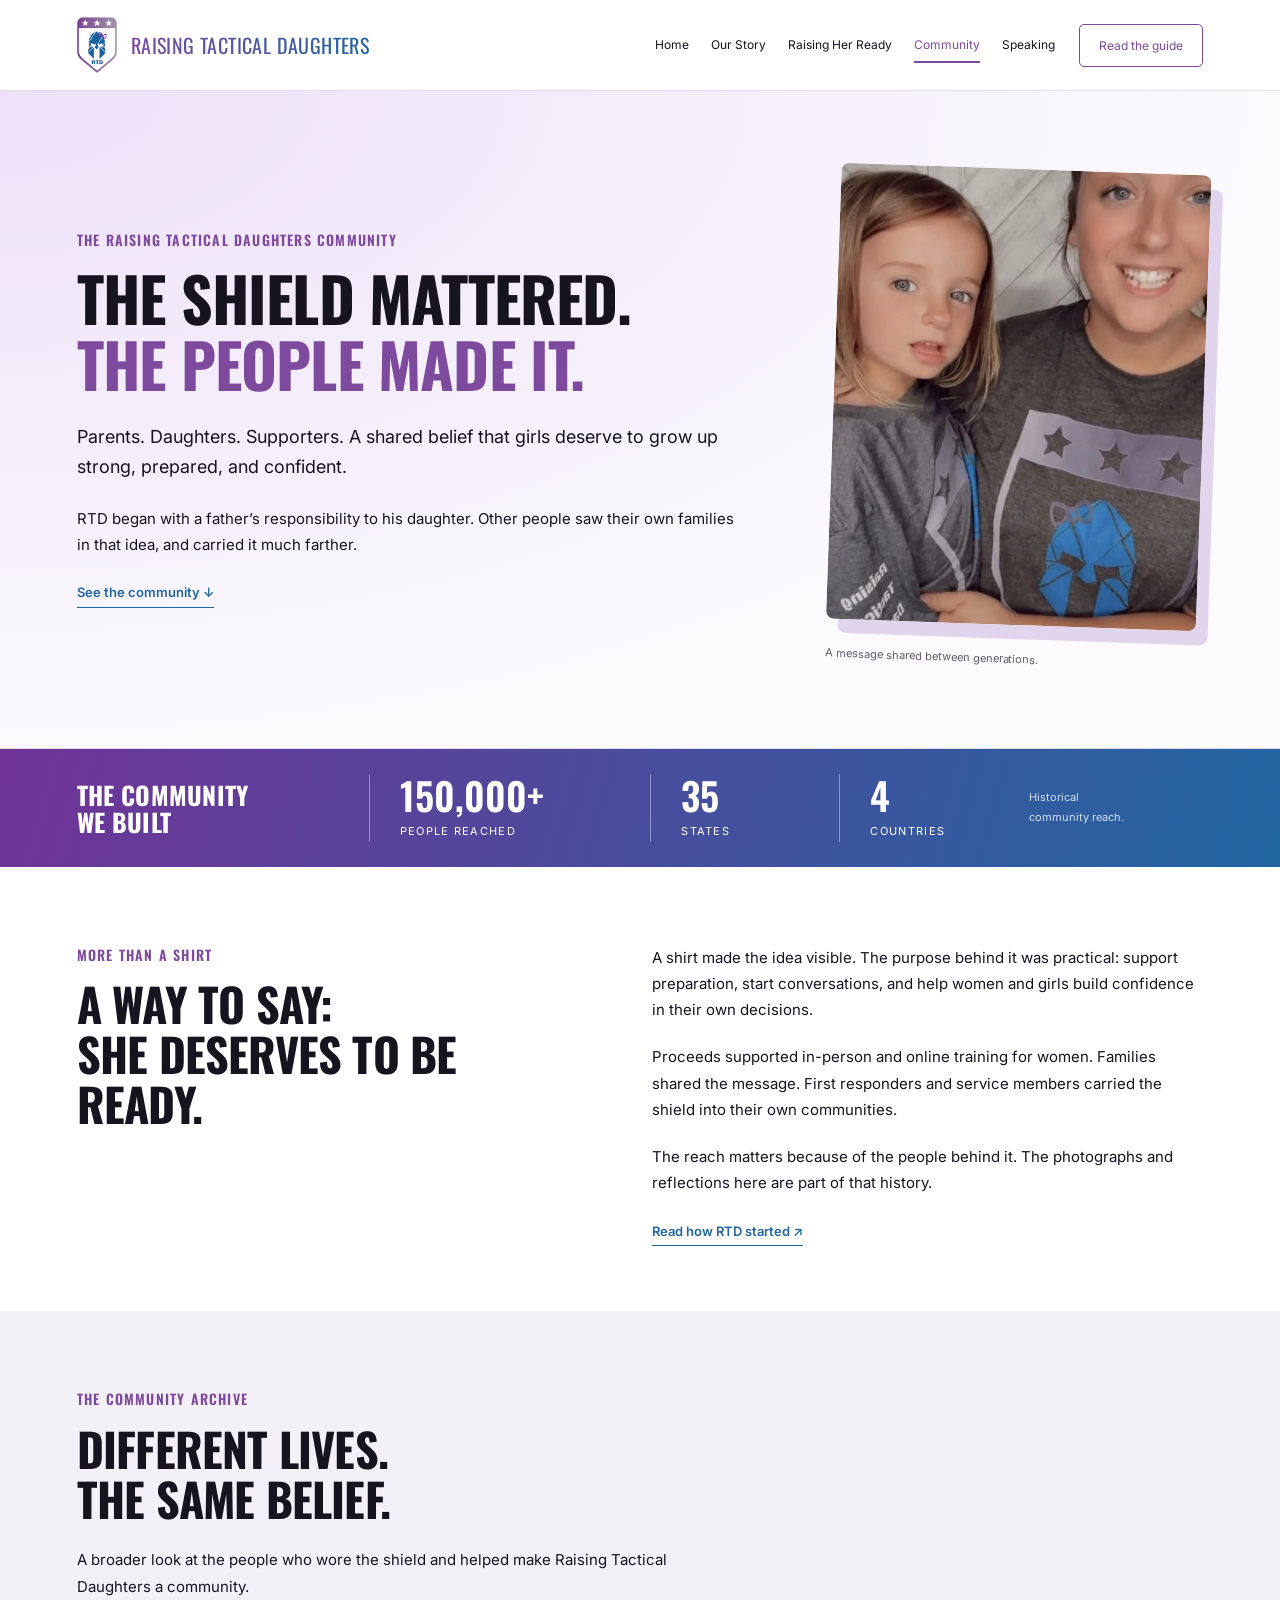
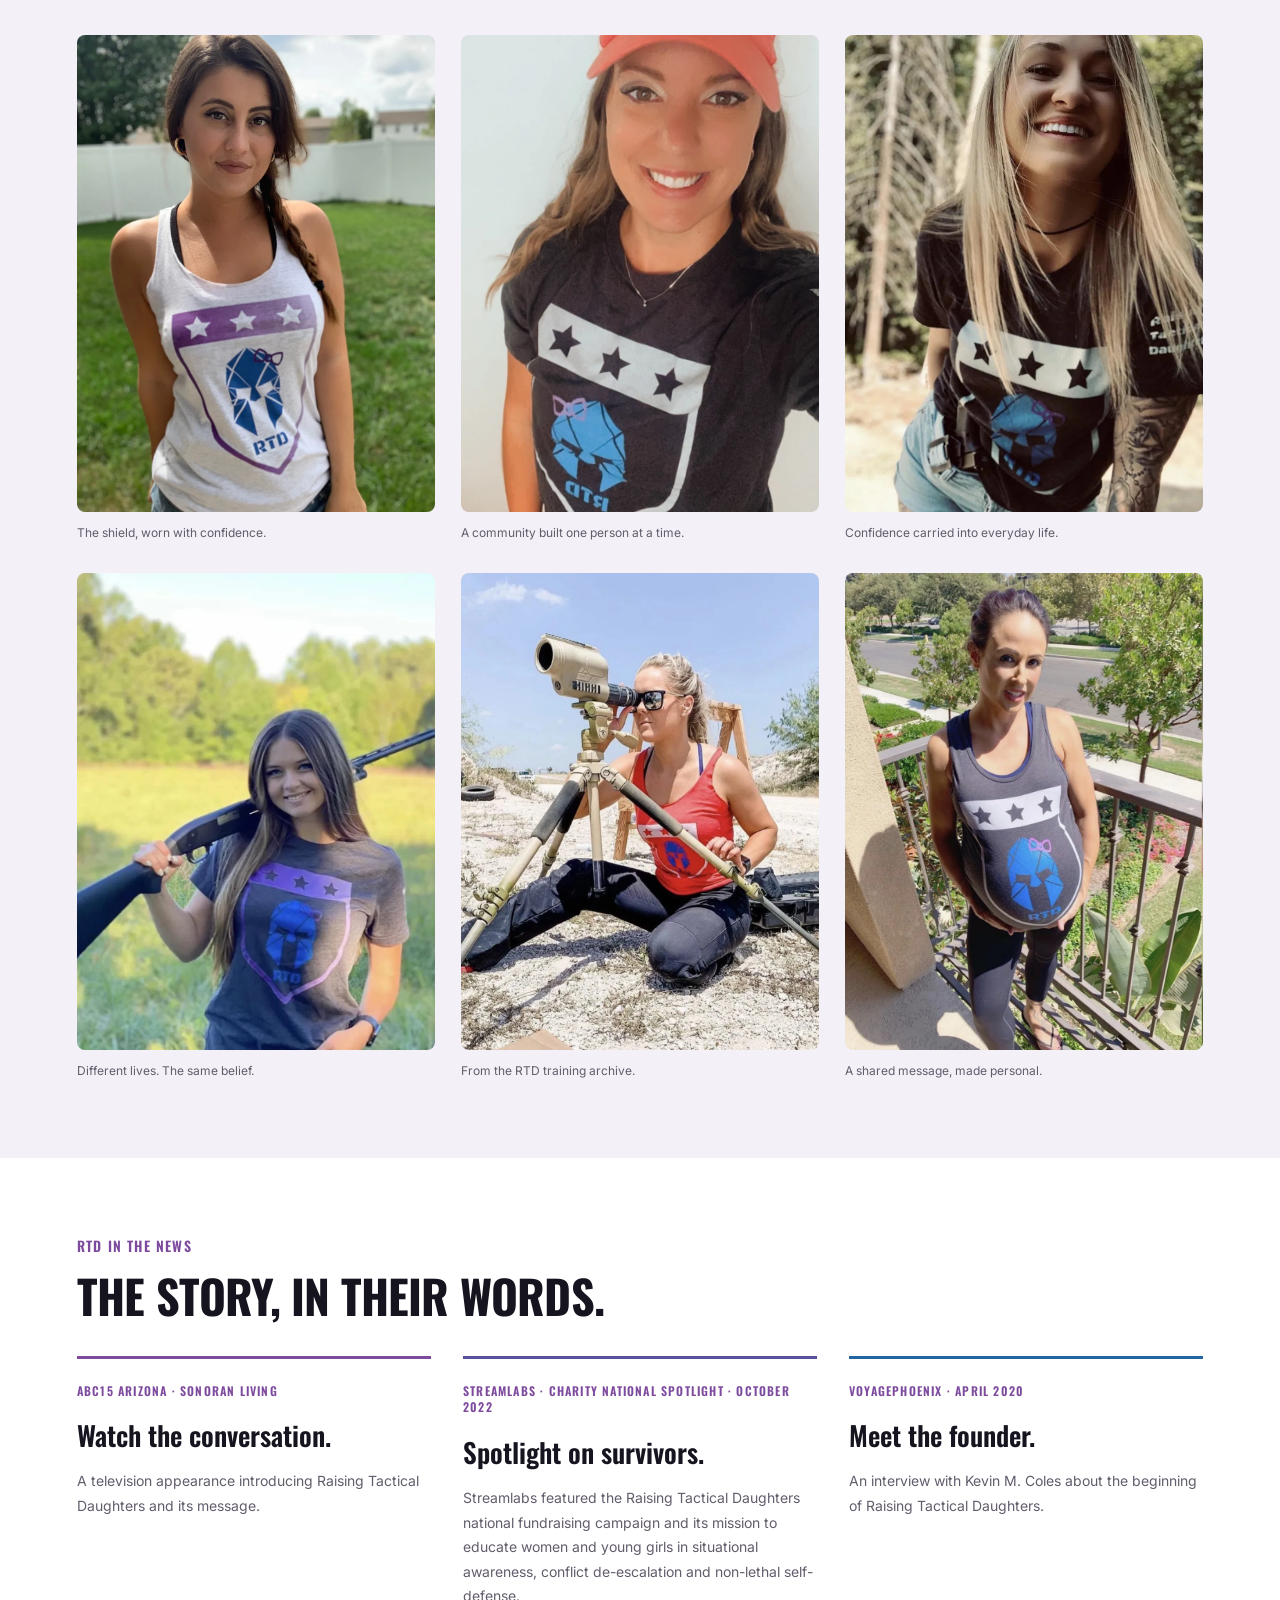
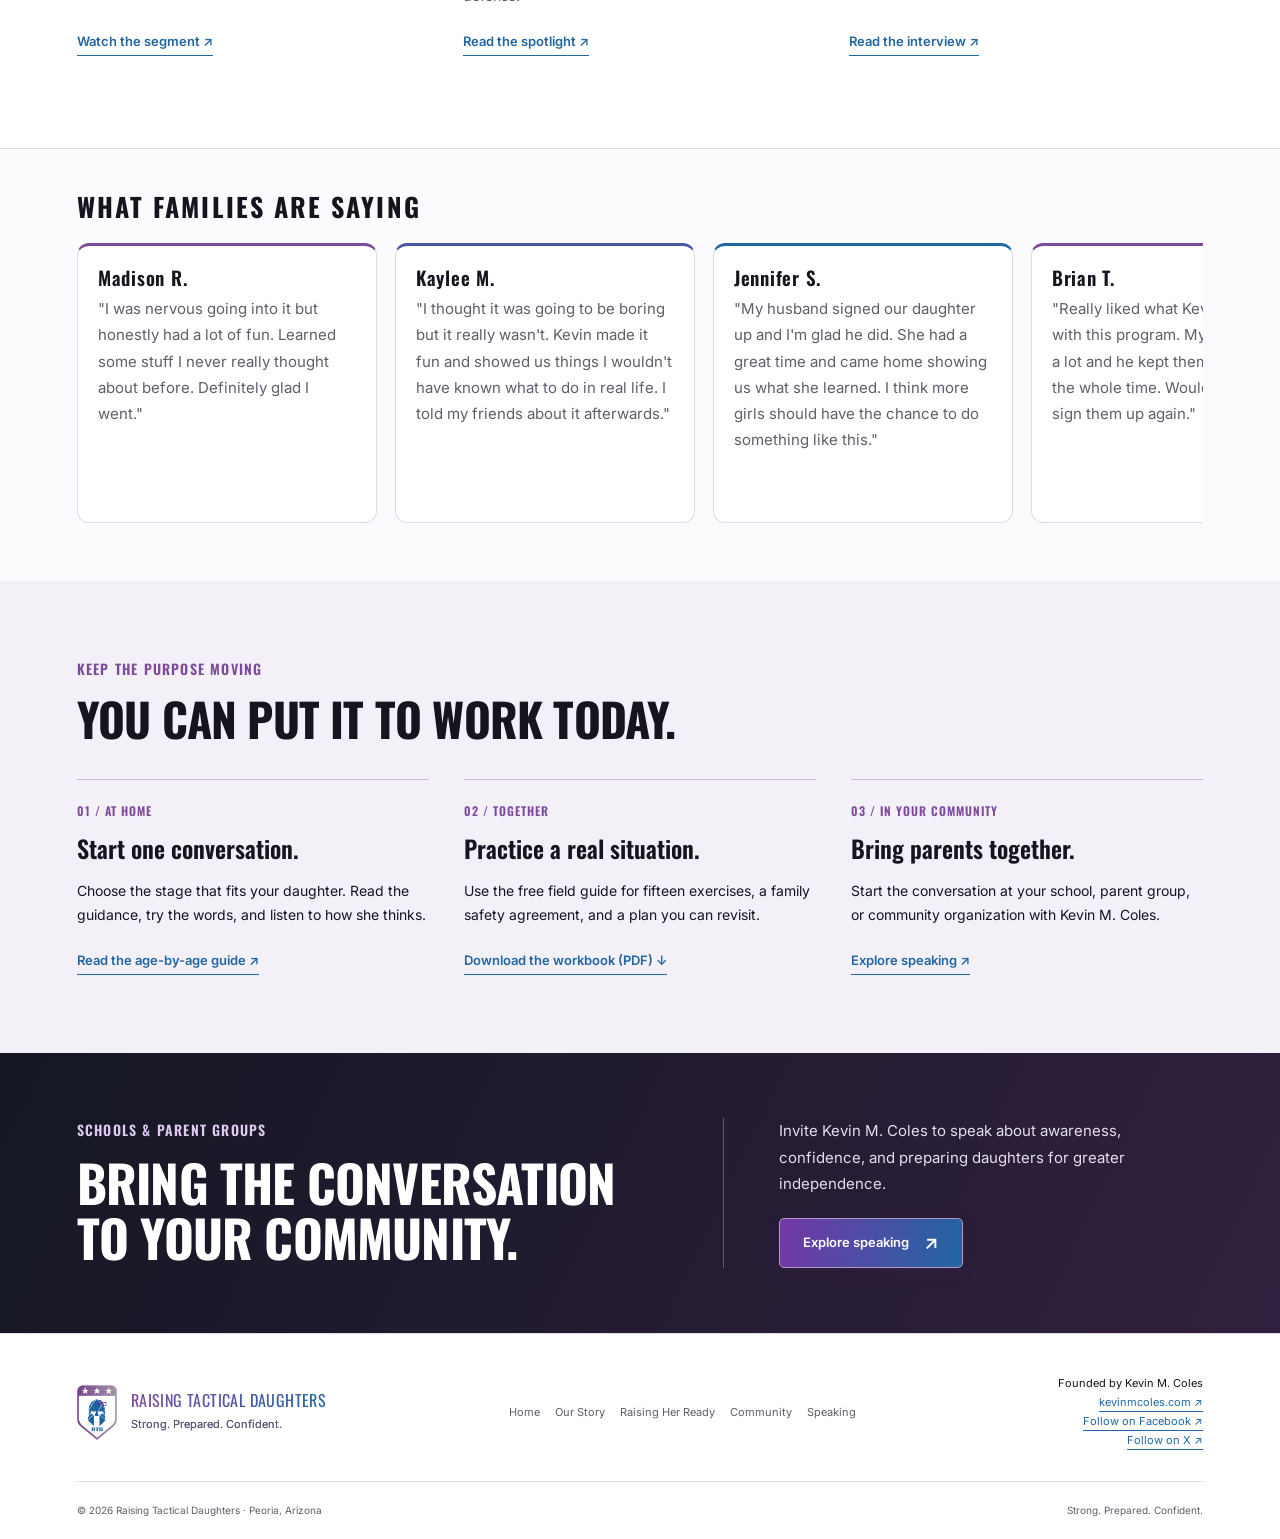
==== community/index.html @ 8799f035 "Add Facebook to Organization sameAs (Community)" ====
<!doctype html><html lang="en"><head><meta charset="utf-8"><meta name="viewport" content="width=device-width,initial-scale=1"><title>The Community | Raising Tactical Daughters</title><meta name="description" content="Original RTD community photographs, historical reach, participant reflections, and media coverage of Raising Tactical Daughters and Kevin M. Coles."><link rel="canonical" href="https://raisingtacticaldaughters.com/community/"><meta property="og:title" content="The Community | Raising Tactical Daughters"><meta property="og:description" content="Original RTD community photographs, historical reach, participant reflections, and media coverage of Raising Tactical Daughters and Kevin M. Coles."><meta property="og:type" content="website"><meta property="og:url" content="https://raisingtacticaldaughters.com/community/"><meta property="og:image" content="https://raisingtacticaldaughters.com/images/rtd-logo.png"><meta name="twitter:card" content="summary"><meta name="theme-color" content="#7d4a9e"><link rel="icon" href="/images/rtd-logo.png"><link rel="preconnect" href="https://fonts.googleapis.com"><link rel="preconnect" href="https://fonts.gstatic.com" crossorigin><link href="https://fonts.googleapis.com/css2?family=Oswald:wght@500;600;700&family=Inter:wght@400;500;600;700&display=swap" rel="stylesheet"><link rel="stylesheet" href="/assets/site.css?v=rtd10"><script type="application/ld+json">{"@context": "https://schema.org", "@graph": [{"@type": "Organization", "@id": "https://raisingtacticaldaughters.com/#organization", "name": "Raising Tactical Daughters", "legalName": "Kevin M. Coles LLC", "alternateName": "RTD", "url": "https://raisingtacticaldaughters.com/", "logo": "https://raisingtacticaldaughters.com/images/rtd-logo.png", "foundingDate": "2019", "founder": {"@id": "https://kevinmcoles.com/#person", "@type": "Person", "name": "Kevin M. Coles", "url": "https://kevinmcoles.com/"}, "sameAs": ["https://www.wikidata.org/wiki/Q141694144", "https://www.facebook.com/raisingtacticaldaughtersofficial", "https://x.com/RTDaughters"]}, {"@type": "WebPage", "@id": "https://raisingtacticaldaughters.com/community/#page", "headline": "The Community | Raising Tactical Daughters", "name": "The Community | Raising Tactical Daughters", "url": "https://raisingtacticaldaughters.com/community/", "description": "Original RTD community photographs, historical reach, participant reflections, and media coverage of Raising Tactical Daughters and Kevin M. Coles.", "publisher": {"@id": "https://raisingtacticaldaughters.com/#organization"}}]}</script></head><body><a class="skip" href="#main">Skip to content</a><header class="site-header"><div class="wrap header-inner"><a class="brand" href="/" aria-label="Raising Tactical Daughters home"><img class="" src="/images/rtd-logo.png" alt="Raising Tactical Daughters shield logo" width="600" height="829" loading="eager" decoding="async"><span>Raising Tactical Daughters</span></a><nav aria-label="Main navigation"><a href="/">Home</a><a href="/our-story/">Our Story</a><a href="/raising-her-ready/">Raising Her Ready</a><a href="/community/" aria-current="page">Community</a><a href="/speaking/">Speaking</a></nav><a class="header-guide" href="/raising-her-ready/">Read the guide</a></div></header><main id="main"><section class="page-hero community-opening"><div class="wrap community-opening-grid"><div><p class="eyebrow">The Raising Tactical Daughters community</p><h1>The shield mattered.<br><span>The people made it.</span></h1><p class="lead">Parents. Daughters. Supporters. A shared belief that girls deserve to grow up strong, prepared, and confident.</p><p>RTD began with a father’s responsibility to his daughter. Other people saw their own families in that idea, and carried it much farther.</p><a class="text-link" href="#community-archive">See the community ↓</a></div><figure><img src="/images/rtd-family-portrait.webp" alt="A mother and daughter wearing RTD shirts" width="1216" height="1500" loading="eager" decoding="async"><figcaption>A message shared between generations.</figcaption></figure></div></section><section class="reach" aria-label="Historical community reach"><div class="wrap reach-inner"><h2>The community <br>we built</h2><div><strong>150,000+</strong><span>People reached</span></div><div><strong>35</strong><span>States</span></div><div><strong>4</strong><span>Countries</span></div><p>Historical <br>community reach.</p></div></section><section class="section community-purpose"><div class="wrap editorial-grid"><div><p class="eyebrow">More than a shirt</p><h2>A way to say:<br>she deserves to be ready.</h2></div><div><p>A shirt made the idea visible. The purpose behind it was practical: support preparation, start conversations, and help women and girls build confidence in their own decisions.</p><p>Proceeds supported in-person and online training for women. Families shared the message. First responders and service members carried the shield into their own communities.</p><p>The reach matters because of the people behind it. The photographs and reflections here are part of that history.</p><a class="text-link" href="/our-story/">Read how RTD started ↗</a></div></div></section><section class="section pale" id="community-archive"><div class="wrap"><p class="eyebrow">The community archive</p><h2>Different lives.<br>The same belief.</h2><p class="archive-intro">A broader look at the people who wore the shield and helped make Raising Tactical Daughters a community.</p><div class="community-gallery"><figure><img src="/images/rtd-white-tank.webp" alt="RTD supporter wearing a white tank with the shield" width="1028" height="1500" loading="eager" decoding="async"><figcaption>The shield, worn with confidence.</figcaption></figure><figure><img src="/images/rtd-red-cap.webp" alt="RTD supporter wearing a red cap and RTD shirt" width="828" height="1472" loading="eager" decoding="async"><figcaption>A community built one person at a time.</figcaption></figure><figure><img src="/images/rtd-community.webp" alt="RTD community member wearing the shield outdoors" width="1392" height="1600" loading="eager" decoding="async"><figcaption>Confidence carried into everyday life.</figcaption></figure><figure><img src="/images/rtd-field.webp" alt="RTD community member in the field" width="1400" height="1219" loading="eager" decoding="async"><figcaption>Different lives. The same belief.</figcaption></figure><figure><img src="/images/rtd-range.webp" alt="RTD community member at the range" width="1400" height="1380" loading="eager" decoding="async"><figcaption>From the RTD training archive.</figcaption></figure><figure><img src="/images/rtd-porch.webp" alt="RTD supporter wearing a gray shield tank on a porch" width="916" height="1243" loading="eager" decoding="async"><figcaption>A shared message, made personal.</figcaption></figure></div></div></section><style>#coverage .coverage-cards{grid-template-columns:none;grid-auto-flow:column;grid-auto-columns:calc((100% - 64px) / 3);overflow-x:auto;scroll-snap-type:x mandatory;padding-bottom:14px;-webkit-overflow-scrolling:touch}#coverage .coverage-cards>a{scroll-snap-align:start}#coverage .coverage-cards>a:nth-child(4){border-color:#57529d}@media(max-width:850px){#coverage .coverage-cards{grid-auto-columns:calc((100% - 23px) / 2)}}@media(max-width:750px){#coverage .coverage-cards{grid-auto-columns:85%}}</style><section class="section" id="coverage"><div class="wrap"><p class="eyebrow">RTD in the news</p><h2>The story, in their words.</h2><div class="coverage-cards"><a href="https://www.youtube.com/watch?v=KTEiOI_kGuA" target="_blank" rel="noopener"><span class="eyebrow">ABC15 Arizona · Sonoran Living</span><h3>Watch the conversation.</h3><p>A television appearance introducing Raising Tactical Daughters and its message.</p><span class="text-link">Watch the segment ↗</span></a><a href="https://streamlabs.com/content-hub/post/charity-spotlight-raising-tactical-daughters" target="_blank" rel="noopener"><span class="eyebrow">Streamlabs · Charity National Spotlight · October 2022</span><h3>Spotlight on survivors.</h3><p>Streamlabs featured the Raising Tactical Daughters national fundraising campaign and its mission to educate women and young girls in situational awareness, conflict de-escalation and non-lethal self-defense.</p><span class="text-link">Read the spotlight ↗</span></a><a href="https://voyagephoenix.com/interview/meet-kevin-coles-raising-tactical-daughters-north-west/" target="_blank" rel="noopener"><span class="eyebrow">VoyagePhoenix · April 2020</span><h3>Meet the founder.</h3><p>An interview with Kevin M. Coles about the beginning of Raising Tactical Daughters.</p><span class="text-link">Read the interview ↗</span></a><a href="https://www.yourvalley.net/stories/meet-your-peoria-business-raising-tactical-daughters,327009" target="_blank" rel="noopener"><span class="eyebrow">Peoria Independent</span><h3>A story that started locally.</h3><p>Coverage of Raising Tactical Daughters in the Arizona community where it began.</p><span class="text-link">Read the coverage ↗</span></a></div></div></section><section class="original-reviews"><div class="wrap">
 <h2>What Families Are Saying</h2>
 <div class="reviews">
  <div class="card">
   <h3>Madison R.</h3>
   <p>"I was nervous going into it but honestly had a lot of fun. Learned some stuff I never really thought about before. Definitely glad I went."</p>
  </div>
  <div class="card">
   <h3>Kaylee M.</h3>
   <p>"I thought it was going to be boring but it really wasn't. Kevin made it fun and showed us things I wouldn't have known what to do in real life. I told my friends about it afterwards."</p>
  </div>
  <div class="card">
   <h3>Jennifer S.</h3>
   <p>"My husband signed our daughter up and I'm glad he did. She had a great time and came home showing us what she learned. I think more girls should have the chance to do something like this."</p>
  </div>
  <div class="card">
   <h3>Brian T.</h3>
   <p>"Really liked what Kevin was doing with this program. My girls learned a lot and he kept them interested the whole time. Would absolutely sign them up again."</p>
  </div>
  <div class="card">
   <h3>Michael D.</h3>
   <p>"My youngest was pretty shy going in. By the end she was asking questions and getting involved. That was probably my favorite part. Would recommend it to other dads."</p>
  </div>
 </div>
</div></section><section class="section community-next"><div class="wrap"><p class="eyebrow">Keep the purpose moving</p><h2>You can put it to work today.</h2><div class="community-paths"><article><span>01 / AT HOME</span><h3>Start one conversation.</h3><p>Choose the stage that fits your daughter. Read the guidance, try the words, and listen to how she thinks.</p><a class="text-link" href="/raising-her-ready/">Read the age-by-age guide ↗</a></article><article><span>02 / TOGETHER</span><h3>Practice a real situation.</h3><p>Use the free field guide for fifteen exercises, a family safety agreement, and a plan you can revisit.</p><a class="text-link" href="/downloads/raising-her-ready-field-guide.pdf" download="Raising-Her-Ready-Field-Guide.pdf">Download the workbook (PDF) ↓</a></article><article><span>03 / IN YOUR COMMUNITY</span><h3>Bring parents together.</h3><p>Start the conversation at your school, parent group, or community organization with Kevin M. Coles.</p><a class="text-link" href="/speaking/">Explore speaking ↗</a></article></div></div></section><section class="speaking-cta"><div class="wrap cta-grid"><div><p class="eyebrow">Schools &amp; parent groups</p><h2>Bring the conversation <br>to your community.</h2></div><div><p>Invite Kevin M. Coles to speak about awareness, confidence, and preparing daughters for greater independence.</p><a class="button" href="/speaking/">Explore speaking <span aria-hidden="true">↗</span></a></div></div></section></main><footer><div class="wrap footer-grid"><a class="brand" href="/"><img class="" src="/images/rtd-logo.png" alt="Raising Tactical Daughters shield logo" width="600" height="829" loading="eager" decoding="async"><span>Raising Tactical Daughters<small>Strong. Prepared. Confident.</small></span></a><nav aria-label="Footer navigation"><a href="/">Home</a><a href="/our-story/">Our Story</a><a href="/raising-her-ready/">Raising Her Ready</a><a href="/community/" aria-current="page">Community</a><a href="/speaking/">Speaking</a></nav><p>Founded by Kevin M. Coles <br><a href="https://kevinmcoles.com/">kevinmcoles.com ↗</a><br><a href="https://www.facebook.com/raisingtacticaldaughtersofficial" target="_blank" rel="noopener">Follow on Facebook ↗</a><br><a href="https://x.com/RTDaughters" target="_blank" rel="noopener">Follow on X ↗</a></p></div><div class="wrap footer-bottom"><span>© 2026 Raising Tactical Daughters · Peoria, Arizona</span><span>Strong. Prepared. Confident.</span></div></footer></body></html>
---- assets/site.css ----
:root{--purple:#7d4a9e;--deep:#53277a;--blue:#2166a2;--ink:#16141f;--muted:#625c6b;--pale:#f4f0f8;--line:#e1dbe9;--paper:#fbfafd}*{box-sizing:border-box}html{scroll-behavior:smooth;scroll-padding-top:110px}body{margin:0;background:#fff;color:var(--ink);font:15px/1.75 Inter,Arial,sans-serif}a{color:var(--blue);text-underline-offset:5px}a:hover{color:var(--purple)}img{max-width:100%;height:auto;display:block}figure{margin:0}figcaption{font-size:12px;color:var(--muted);margin-top:12px}p{margin:0 0 21px}h1,h2,h3,.eyebrow,.brand>span,.press>span{font-family:Oswald,'Arial Narrow',Arial,sans-serif}h1,h2{text-transform:uppercase;line-height:1.08;letter-spacing:-.8px;margin:0 0 24px}h1{font-size:clamp(48px,6vw,78px)}h2{font-size:clamp(31px,3.6vw,49px)}h3{font-size:24px;line-height:1.25;margin:0 0 16px;font-weight:600}h1 span,h2 span{color:var(--purple)}.wrap{width:min(1240px,88%);margin:auto}.section{padding:78px 0}.pale{background:var(--pale)}.muted,.fine{color:var(--muted)}.fine{font-size:12px;margin-top:17px}.eyebrow{font-size:14px;line-height:1.4;letter-spacing:1.2px;text-transform:uppercase;color:var(--purple);font-weight:600;margin-bottom:15px}.lead{font-size:19px;line-height:1.7;max-width:700px}.skip{position:fixed;top:-100px;left:15px;z-index:100;background:white;padding:12px}.skip:focus{top:10px}a:focus-visible,button:focus-visible{outline:3px solid var(--blue);outline-offset:5px}.site-header{background:#fffffff5;border-bottom:1px solid var(--line);position:relative;z-index:10}.header-inner{display:flex;align-items:center;justify-content:space-between;gap:24px;min-height:90px}.brand{display:flex;align-items:center;gap:14px;text-decoration:none;color:var(--purple);flex-shrink:0}.brand img{width:40px;height:56px;object-fit:contain}.brand>span{font-size:20px;line-height:1.2;text-transform:uppercase;letter-spacing:.4px;background:linear-gradient(100deg,var(--purple),var(--blue));background-clip:text;-webkit-background-clip:text;color:transparent}.brand small{display:block;font:11px/1.6 Inter,Arial,sans-serif;color:var(--muted);text-transform:none;letter-spacing:0;margin-top:6px}.site-header nav{display:flex;gap:24px}.site-header nav a{font-size:12px;text-decoration:none;color:var(--ink);white-space:nowrap;padding:6px 0}.site-header nav a[aria-current=page]{color:var(--purple);border-bottom:2px solid var(--purple)}.header-guide{border:1px solid var(--purple);border-radius:5px;padding:10px 19px;font-size:12px;text-decoration:none;color:var(--purple);white-space:nowrap}.button{display:inline-flex;justify-content:center;gap:15px;align-items:center;background:linear-gradient(110deg,#702b9f,#68259d);color:#fff;padding:14px 23px;border-radius:5px;border:1px solid transparent;font-weight:600;font-size:13px;text-decoration:none;line-height:1.5;box-shadow:0 6px 18px #67269b14}.button:hover{background:var(--deep);color:#fff}.button.secondary{color:var(--purple);border-color:var(--purple);background:transparent;box-shadow:none}.button.secondary:hover{background:#eee5f5}.button span{font-size:19px;line-height:1}.text-link{font-weight:600;text-decoration:none;border-bottom:1px solid currentColor;display:inline-block;padding-bottom:3px;font-size:13px}.actions{display:flex;gap:25px;align-items:center;flex-wrap:wrap;margin-top:28px}.home-hero{background:radial-gradient(ellipse at 6% 0,#e6d5f7a6,transparent 55%),radial-gradient(ellipse at 100% 80%,#dfeafa,transparent 55%),#fbfafd;overflow:hidden}.hero-grid{display:grid;grid-template-columns:1fr 1fr;gap:30px;align-items:center;min-height:600px;padding-top:50px;padding-bottom:55px}.hero-copy{position:relative;z-index:2}.hero-copy h1{font-size:clamp(61px,6.8vw,96px);line-height:1.02;letter-spacing:-1px;margin-bottom:24px}.hero-copy .lead{max-width:470px;font-size:17px}.hero-photos{height:475px;position:relative;isolation:isolate}.hero-photos:before{content:'';position:absolute;inset:80px -45px 0 50px;background:repeating-linear-gradient(-25deg,#7d4a9e1c 0 4px,transparent 4px 10px);transform:rotate(-5deg);z-index:-1;mask-image:linear-gradient(90deg,transparent,#000,transparent)}.hero-main{position:absolute;top:0;left:0;width:81%;height:425px;object-fit:cover;object-position:center 35%;border:3px solid #b59ad5;border-radius:16px;transform:rotate(-4deg);box-shadow:0 18px 35px #3a23521c}.hero-inset{position:absolute;right:-10px;bottom:-4px;width:49%;height:258px;object-fit:cover;object-position:50% 50%;border:4px solid #fff;border-radius:12px;transform:rotate(4deg);box-shadow:0 15px 35px #21133533}.reach{background:linear-gradient(105deg,#703397,#2166a2);color:white}.reach-inner{display:grid;grid-template-columns:1.3fr 1.25fr .8fr .8fr .85fr;align-items:center;padding:25px 0;gap:25px}.reach h2{font-size:25px;margin:0;letter-spacing:.3px}.reach-inner>div{border-left:1px solid #ffffff66;padding-left:30px}.reach strong{font:600 38px/1.15 Oswald,Arial,sans-serif;display:block}.reach span{font-size:11px;text-transform:uppercase;letter-spacing:1.3px;display:block;margin-top:5px}.reach p{font-size:11px;margin:0;color:#ffffffcc}.guide-preview h2{font-size:clamp(42px,4.8vw,65px);margin-bottom:5px}.guide-preview h3{margin-bottom:9px}.milestones{display:grid;grid-template-columns:repeat(5,1fr);margin:30px 0 25px}.milestones a{display:flex;flex-direction:column;text-decoration:none;border-left:1px solid #bfb5cc;padding:0 20px;color:var(--ink);font-size:13px;gap:6px}.milestones a:first-child{padding-left:0;border:0}.milestones strong{font-family:Oswald,Arial,sans-serif;font-weight:600;font-size:18px}.milestones b{font-size:20px;color:var(--purple);margin-left:15px;font-weight:400}.milestones a:hover strong{color:var(--purple)}.inline-download{margin-left:24px;font-size:12px;display:inline-block}.origin-band{background:linear-gradient(110deg,#66338c,#452164);color:white;padding:65px 0}.origin-grid,.editorial-grid{display:grid;grid-template-columns:1fr 1.1fr;gap:75px;align-items:start}.origin-grid h2{font-size:clamp(40px,4.6vw,62px)}.origin-band p{color:#f0e9f5}.origin-band .eyebrow{color:#e0c9f1}.origin-band a{color:white}.origin-grid>div{border-left:1px solid #ffffff44;padding-left:55px}.origin-grid p{font-size:15px}.section-top{display:flex;align-items:flex-end;justify-content:space-between;gap:25px;margin-bottom:25px}.section-top h2{margin-bottom:12px}.section-top p:last-child{margin-bottom:0}.section-top>a{flex-shrink:0;margin-bottom:5px}.gallery-three{display:grid;grid-template-columns:repeat(3,1fr);gap:22px}.gallery-three img{width:100%;height:290px;object-fit:cover;border-radius:7px}.gallery-three figcaption{text-align:center}.press{border-top:1px solid var(--line);border-bottom:1px solid var(--line);padding:27px 0;display:flex;justify-content:space-between;align-items:center;gap:25px;flex-wrap:wrap}.press>span{font-size:23px;text-transform:uppercase;color:var(--purple)}.press a{font-size:13px;text-decoration:none;color:var(--ink)}.press a:hover{color:var(--purple);text-decoration:underline}.testimonials{background:#f1eaf8;padding:38px 0}.quote-grid{display:grid;grid-template-columns:1fr 1.2fr 1.2fr;gap:30px;align-items:center}.quote-grid h2{font-size:25px;color:var(--purple);margin:0}.quote-grid blockquote{margin:0;padding:22px 25px;background:#fff;border-radius:6px;font-size:13px}.quote-grid blockquote p{margin-bottom:14px}.quote-grid cite{font-style:normal;font-size:12px;font-weight:600}.speaking-cta{background:linear-gradient(115deg,#151723,#30203f);color:white;padding:65px 0}.speaking-cta .eyebrow{color:#e0c9f1}.speaking-cta h2{font-size:clamp(35px,4vw,56px);margin:0}.cta-grid{display:grid;grid-template-columns:1.2fr 1fr;gap:70px;align-items:center}.cta-grid>div+div{border-left:1px solid #ffffff44;padding-left:55px}.speaking-cta p{color:#e4dfeb}.speaking-cta .button{background:linear-gradient(100deg,#7337a6,#2166a2);border:1px solid #b39ac8}.page-hero{padding:78px 0;background:radial-gradient(ellipse at 0 0,#ede0f8,transparent 70%),#fbfafd;border-bottom:1px solid var(--line)}.page-hero .lead{max-width:770px;margin-bottom:0}.page-hero h1{max-width:1000px}.editorial-grid figure img{border-radius:9px;max-height:560px;width:100%;object-fit:cover}.editorial-grid h2{max-width:450px}.principles{display:grid;grid-template-columns:repeat(3,1fr);gap:40px;margin-top:35px}.principles article{border-top:2px solid var(--purple);padding-top:22px}.principles article:nth-child(2){border-color:#58529c}.principles article:nth-child(3){border-color:var(--blue)}.principles span{font:500 16px Oswald,Arial,sans-serif;color:var(--purple);display:block;margin-bottom:13px}.community-gallery{display:grid;grid-template-columns:repeat(3,1fr);gap:35px 25px;margin-top:35px}.community-gallery img{width:100%;height:330px;object-fit:cover;border-radius:7px}.community-gallery figure:nth-child(2) img{object-position:center 40%}.speaking-hero .button{margin-top:28px}.download-panel{background:#f1edf6;padding:65px 0}.download-grid{display:grid;grid-template-columns:.65fr 1.35fr;align-items:center;gap:80px;max-width:1050px}.cover-link{display:block;max-width:270px;margin:auto;transform:rotate(-3deg);box-shadow:8px 12px 0 #cec3d9,15px 22px 30px #30203f20;border:1px solid #d9d0e3}.download-grid h2{font-size:42px}.download-grid .fine{margin-bottom:0}footer{padding:40px 0 20px;border-top:1px solid var(--line);background:#fff}.footer-grid{display:grid;grid-template-columns:1.2fr 1.2fr .8fr;gap:40px;align-items:center}.footer-grid .brand>span{font-size:16px}.footer-grid nav{display:flex;gap:15px;flex-wrap:wrap}.footer-grid nav a{font-size:11px;text-decoration:none;color:var(--muted)}.footer-grid>p{font-size:11px;text-align:right;margin:0}.footer-bottom{border-top:1px solid var(--line);margin-top:30px;padding-top:20px;display:flex;justify-content:space-between;font-size:10px;color:var(--muted);gap:20px}.guide-hero h1{font-size:clamp(48px,6.7vw,86px)}.guide-hero .lead{font-family:Oswald,Arial,sans-serif;font-size:29px;margin:0 0 14px}.guide-jump{border-bottom:1px solid var(--line);padding:8px 0 10px;background:#fff}.guide-jump .fine{margin-top:0}.guide-layout{display:grid;grid-template-columns:220px minmax(0,760px);gap:65px;align-items:start;padding-top:60px;padding-bottom:70px;justify-content:center}.guide-sidebar{position:sticky;top:30px;padding-top:5px}.guide-sidebar nav{display:flex;flex-direction:column;gap:0}.guide-sidebar nav a{font-size:12px;line-height:1.6;padding:12px 0;border-bottom:1px solid var(--line);text-decoration:none;color:var(--ink)}.guide-sidebar nav a:hover{color:var(--purple)}.guide-sidebar nav span{display:block;color:var(--muted);font-size:11px}.guide-article{font-size:16px;line-height:1.85;min-width:0}.guide-article>p:first-child{font-size:12px;text-transform:uppercase;letter-spacing:.5px;color:var(--purple)}.guide-article>p:nth-child(2){font:600 36px/1.3 Oswald,Arial,sans-serif}.guide-article p{margin-bottom:21px}.guide-stage{padding-top:50px;border-top:2px solid var(--purple);margin-top:55px;scroll-margin-top:25px}.guide-stage h2{font-size:37px;line-height:1.2;margin-bottom:22px}.guide-stage h3{font-size:24px;margin:36px 0 16px;color:var(--deep)}.guide-stage>p:first-of-type{font-size:17px}.guide-list{padding-left:22px}.guide-list li{padding-left:5px;margin:8px 0}.checklist{list-style:none;padding:22px 25px;margin:25px 0;background:var(--pale);border-left:3px solid var(--purple);font-size:14px}.checklist li{padding-left:27px;position:relative;margin:12px 0}.checklist li:before{content:'';width:12px;height:12px;border:1px solid var(--purple);position:absolute;left:0;top:7px}.conversation{padding:23px 27px;border-left:3px solid var(--blue);background:#eff5fb;margin:27px 0}.conversation p:last-child{margin-bottom:0}.conversation .conversation-label{font-size:12px;text-transform:uppercase;letter-spacing:1px;color:var(--blue);margin-bottom:10px}.sources{border-top:1px solid var(--line);padding-top:30px;margin-top:50px;font-size:13px}
@media(min-width:1600px){.hero-grid{min-height:670px}.hero-photos{height:510px}.hero-main{height:460px}.hero-inset{height:290px}}
@media(max-width:1100px){.header-guide{display:none}.brand>span{font-size:18px}.site-header nav{gap:17px}.hero-grid{min-height:540px}.hero-photos{height:410px}.hero-main{height:370px}.hero-inset{height:220px}.hero-copy h1{font-size:76px}.hero-copy .actions{gap:15px}.hero-copy .button{padding:13px 15px;font-size:12px}.origin-grid,.editorial-grid{gap:40px}.origin-grid>div{padding-left:30px}.guide-layout{grid-template-columns:180px minmax(0,1fr);gap:35px}.footer-grid{grid-template-columns:1fr 1fr}.footer-grid>p{text-align:left}.milestones a{padding:0 12px}.milestones strong{font-size:16px}}
@media(max-width:750px){html{scroll-padding-top:20px}.wrap{width:88%}.header-inner{flex-wrap:wrap;justify-content:center;padding:13px 0 16px;gap:12px}.brand img{width:31px;height:43px}.brand>span{font-size:18px}.site-header nav{width:100%;justify-content:center;gap:20px}.site-header nav a{font-size:11px}.hero-grid{grid-template-columns:1fr;padding-top:35px;padding-bottom:50px;gap:30px}.hero-copy h1{font-size:clamp(60px,12vw,86px)}.hero-copy .lead{max-width:100%;font-size:16px}.hero-photos{height:390px;width:94%;max-width:460px;margin:0 auto}.hero-main{height:350px;width:80%}.hero-inset{width:47%;height:210px;right:-7px}.hero-copy .actions{gap:20px}.reach-inner{grid-template-columns:repeat(3,1fr);gap:20px;padding:25px 0}.reach h2{grid-column:1/-1;font-size:22px}.reach h2 br{display:none}.reach-inner>div{padding-left:15px}.reach-inner>div:nth-of-type(1){padding-left:0;border-left:0}.reach strong{font-size:30px}.reach span{font-size:9px;letter-spacing:.5px}.reach p{grid-column:1/-1}.reach p br{display:none}.section{padding:50px 0}.guide-preview h2{font-size:43px}.guide-preview h3{font-size:21px}.milestones{display:flex;overflow-x:auto;gap:0;padding-bottom:12px}.milestones a{flex:0 0 155px;padding:0 18px}.milestones strong{font-size:17px}.inline-download{display:block;margin:20px 0 0}.origin-grid,.editorial-grid,.cta-grid{grid-template-columns:1fr;gap:25px}.origin-band,.speaking-cta{padding:50px 0}.origin-grid h2 br{display:none}.origin-grid h2{font-size:43px}.origin-grid>div,.cta-grid>div+div{border-left:0;padding-left:0}.gallery-three{grid-template-columns:1fr;gap:26px}.gallery-three img{height:360px}.gallery-three figcaption{text-align:left}.section-top{display:block}.section-top>a{margin-top:20px}.press{gap:17px;padding:24px 0}.press>span{width:100%;font-size:22px}.press a{font-size:12px}.quote-grid{grid-template-columns:1fr;gap:18px}.quote-grid h2 br{display:none}.quote-grid h2{margin-bottom:5px}.speaking-cta h2{font-size:40px}.page-hero{padding:50px 0}.page-hero h1{font-size:clamp(43px,9.5vw,65px)}.lead{font-size:17px}.principles{grid-template-columns:1fr;gap:24px}.community-gallery{grid-template-columns:1fr 1fr;gap:25px 15px}.community-gallery img{height:260px}.download-grid{grid-template-columns:1fr;gap:40px}.cover-link{max-width:210px}.download-grid h2{font-size:36px}.footer-grid{grid-template-columns:1fr;gap:25px}.footer-grid>p{text-align:left}.footer-bottom{flex-direction:column;gap:8px}.guide-layout{grid-template-columns:1fr;gap:25px;padding-top:30px}.guide-sidebar{position:static;border-bottom:1px solid var(--line);padding-bottom:20px}.guide-sidebar nav{display:grid;grid-template-columns:1fr 1fr;gap:0 20px}.guide-sidebar nav a{font-size:11px}.guide-article{font-size:15px}.guide-stage h2{font-size:31px}.guide-stage h3{font-size:23px}.guide-hero .lead{font-size:25px}.guide-hero .actions{gap:13px}.guide-hero .button{font-size:12px;padding:12px 16px}.conversation{padding:20px}.checklist{padding:18px}.guide-stage{padding-top:35px;margin-top:40px}}
@media(max-width:380px){.site-header nav{gap:14px}.brand>span{font-size:16px}.hero-photos{height:325px}.hero-main{height:295px}.hero-inset{height:175px}.community-gallery{grid-template-columns:1fr}.community-gallery img{height:330px}.button{padding:13px 17px}.speaking-cta h2{font-size:35px}.hero-copy h1{font-size:61px}}
@media(prefers-reduced-motion:reduce){html{scroll-behavior:auto}}
@media print{.site-header,footer,.guide-jump,.guide-sidebar,.speaking-cta,.download-panel,.actions{display:none}.guide-layout{display:block;width:100%;padding:0}.guide-stage{break-before:page}.guide-article{font-size:11px}.page-hero{padding:20px 0;background:none}.conversation,.checklist{break-inside:avoid}a{color:inherit}}

/* Match the approved community crop and full-width press band. */
.gallery-three img[src$="rtd-family-portrait.webp"],.community-gallery img[src$="rtd-family-portrait.webp"]{object-position:center top}
.press-band{background:linear-gradient(100deg,#f0edf8,#eef2fb);border-top:1px solid #e5dff0;border-bottom:1px solid #e5dff0}
.press-band .press{border:0;flex-wrap:nowrap;gap:0;padding:27px 0}
.press-band .press>span{padding-right:28px;white-space:nowrap;font-size:24px}
.press-band .press>a{border-left:1px solid #ccc4db;padding:5px 25px;text-align:center;flex:1;white-space:nowrap}
.press-band .press .coverage-link{color:var(--blue);font-weight:600;text-decoration:underline;font-size:12px;padding-right:0}
@media(max-width:1000px){.press-band .press{flex-wrap:wrap;gap:16px}.press-band .press>span{width:100%}.press-band .press>a{padding:2px 16px;flex:initial}.press-band .press>a:first-of-type{border-left:0;padding-left:0}.press-band .press .coverage-link{margin-left:auto}}
@media(max-width:500px){.press-band .press{gap:15px 0}.press-band .press>a{font-size:11px;padding:2px 11px}.press-band .press .coverage-link{width:100%;border:0;margin:0;text-align:left;padding:5px 0}}

/* Show the ambassador’s full portrait, including her face and shirt logo. */
.gallery-three img[src$="rtd-family-portrait.webp"],.community-gallery img[src$="rtd-family-portrait.webp"]{object-fit:contain;object-position:center;background:#f1edf6}

.gallery-three img[src$="rtd-ambassador-outdoors.webp"]{object-fit:cover;object-position:center 25%}

/* Restore the original full reviews and purple/blue-topped cards. */
.original-reviews{padding:44px 0;background:#fbfafd;border-top:1px solid var(--line)}
.original-reviews h2{font-size:26px;letter-spacing:.08em;margin-bottom:22px}
.original-reviews .reviews{display:flex;gap:18px;overflow-x:auto;padding-bottom:14px;scroll-snap-type:x proximity;-webkit-overflow-scrolling:touch}
.original-reviews .reviews::-webkit-scrollbar{height:8px}
.original-reviews .reviews::-webkit-scrollbar-thumb{background:#d8cde3;border-radius:8px}
.original-reviews .card{background:#fff;border:1px solid var(--line);border-top:3px solid var(--purple);border-radius:12px;padding:20px;flex:0 0 300px;min-height:280px;display:flex;flex-direction:column;scroll-snap-align:start}
.original-reviews .card:nth-child(2){border-top-color:#4a58a3}.original-reviews .card:nth-child(3){border-top-color:var(--blue)}
.original-reviews .card h3{font-size:19px;letter-spacing:.04em;margin-bottom:6px}
.original-reviews .card p{color:var(--muted);font-size:15px;flex:1;margin:0}
@media(max-width:760px){.original-reviews .card{flex-basis:248px}}

/* Navigation belongs beside the primary action, with a clear way home. */
.header-inner{justify-content:flex-start;gap:24px}
.site-header nav{margin-left:auto;gap:22px}
.header-guide{margin-left:0}
.community-opening-grid{display:grid;grid-template-columns:1.25fr .75fr;gap:70px;align-items:center}
.community-opening h1{font-size:clamp(45px,4.8vw,68px)}
.community-opening .lead{font-size:18px;margin-bottom:23px}
.community-opening-grid figure{max-width:370px;margin-left:auto;transform:rotate(2deg)}
.community-opening-grid figure img{width:100%;height:auto;border-radius:8px;box-shadow:12px 14px 0 #e1d5ed}
.community-opening-grid figcaption{font-size:11px;margin-top:25px}
.community-purpose{padding-bottom:65px}
.archive-intro{max-width:650px}
.community-gallery{display:block;columns:3;column-gap:26px;margin-top:35px}
.community-gallery figure{break-inside:avoid;margin:0 0 30px;display:inline-block;width:100%}
.community-gallery img,.community-gallery img[src$="rtd-family-portrait.webp"]{width:100%;height:auto;object-fit:initial;background:none;border-radius:8px}
.community-gallery figcaption{font-size:12px;line-height:1.6;margin-top:11px}
.coverage-cards{display:grid;grid-template-columns:repeat(3,1fr);gap:32px;margin-top:35px}
.coverage-cards>a{display:flex;flex-direction:column;border-top:3px solid var(--purple);padding:24px 0 0;text-decoration:none;color:var(--ink)}
.coverage-cards>a:nth-child(2){border-color:#57529d}.coverage-cards>a:nth-child(3){border-color:var(--blue)}
.coverage-cards .eyebrow{font-size:12px;display:block;margin-bottom:20px}.coverage-cards h3{font-size:27px}
.coverage-cards p{font-size:14px;color:var(--muted)}.coverage-cards .text-link{align-self:flex-start;margin-top:auto;color:var(--blue)}
.community-next{background:var(--pale)}.community-paths{display:grid;grid-template-columns:repeat(3,1fr);gap:35px;margin-top:35px}
.community-paths article{border-top:1px solid #cbbdd9;padding-top:22px;display:flex;flex-direction:column}
.community-paths article>span{font:600 12px Oswald,Arial,sans-serif;color:var(--purple);letter-spacing:1px;margin-bottom:14px}
.community-paths p{font-size:14px}.community-paths .text-link{align-self:flex-start;margin-top:auto}
@media(max-width:1150px){.site-header nav{gap:17px}.brand>span{font-size:18px}.header-guide{display:none}}
@media(max-width:850px){.community-opening-grid{gap:35px}.community-opening h1{font-size:48px}.community-opening-grid figure{max-width:290px}.community-gallery{columns:2}.coverage-cards,.community-paths{gap:23px}}
@media(max-width:750px){.header-inner{justify-content:center;gap:12px}.site-header nav{margin:0;gap:18px}.site-header nav a{font-size:11px}.community-opening-grid{grid-template-columns:1fr;gap:35px}.community-opening-grid figure{width:85%;max-width:340px;margin:0 auto}.community-opening h1{font-size:clamp(42px,9vw,60px)}.coverage-cards,.community-paths{grid-template-columns:1fr;gap:30px}.community-gallery{column-gap:17px}.community-gallery figcaption{font-size:11px}.community-gallery figure{margin-bottom:23px}}
@media(max-width:380px){.site-header nav{gap:12px}.site-header nav a{font-size:10px}.community-gallery{columns:1}}
/* A consistent portrait grid keeps every row intentional. */
.community-gallery{display:grid;grid-template-columns:repeat(3,minmax(0,1fr));columns:auto;gap:30px 26px;align-items:start}
.community-gallery figure{margin:0;display:block}
.community-gallery img{aspect-ratio:3/4;object-fit:cover;object-position:center top;width:100%;height:auto}
@media(max-width:850px){.community-gallery{grid-template-columns:repeat(2,minmax(0,1fr));columns:auto}}
@media(max-width:380px){.community-gallery{grid-template-columns:1fr;columns:auto}}
/* Match the age-navigation band to RTD's purple-to-blue reach band. */
.guide-jump{background:linear-gradient(105deg,#703397,#2166a2);border-bottom:0;color:#fff;padding-top:8px;padding-bottom:12px}
.guide-jump .milestones a,.guide-jump .milestones b,.guide-jump .milestones a:hover strong{color:#fff}
.guide-jump .milestones a{border-left-color:#ffffff66}
.guide-jump .milestones a:hover{text-decoration:underline;text-underline-offset:5px}
.guide-jump .fine{color:#ffffffd9}
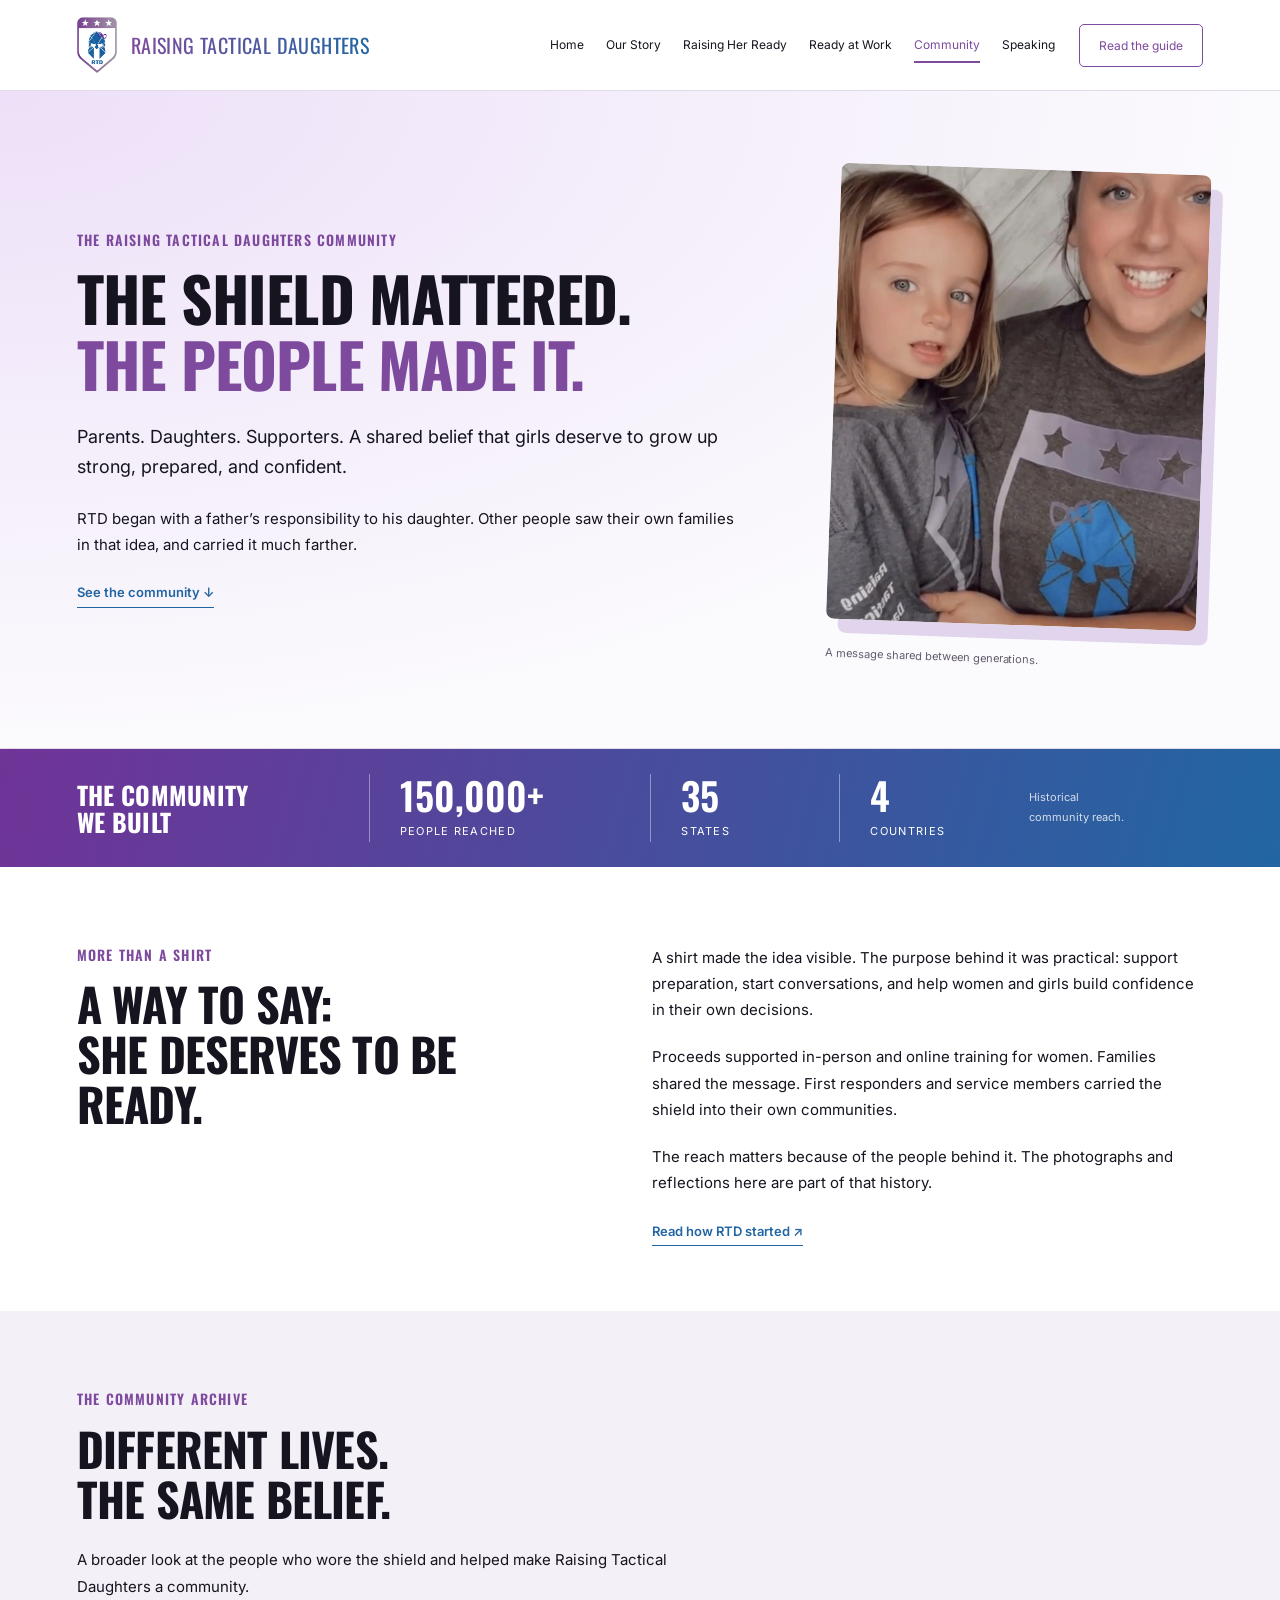
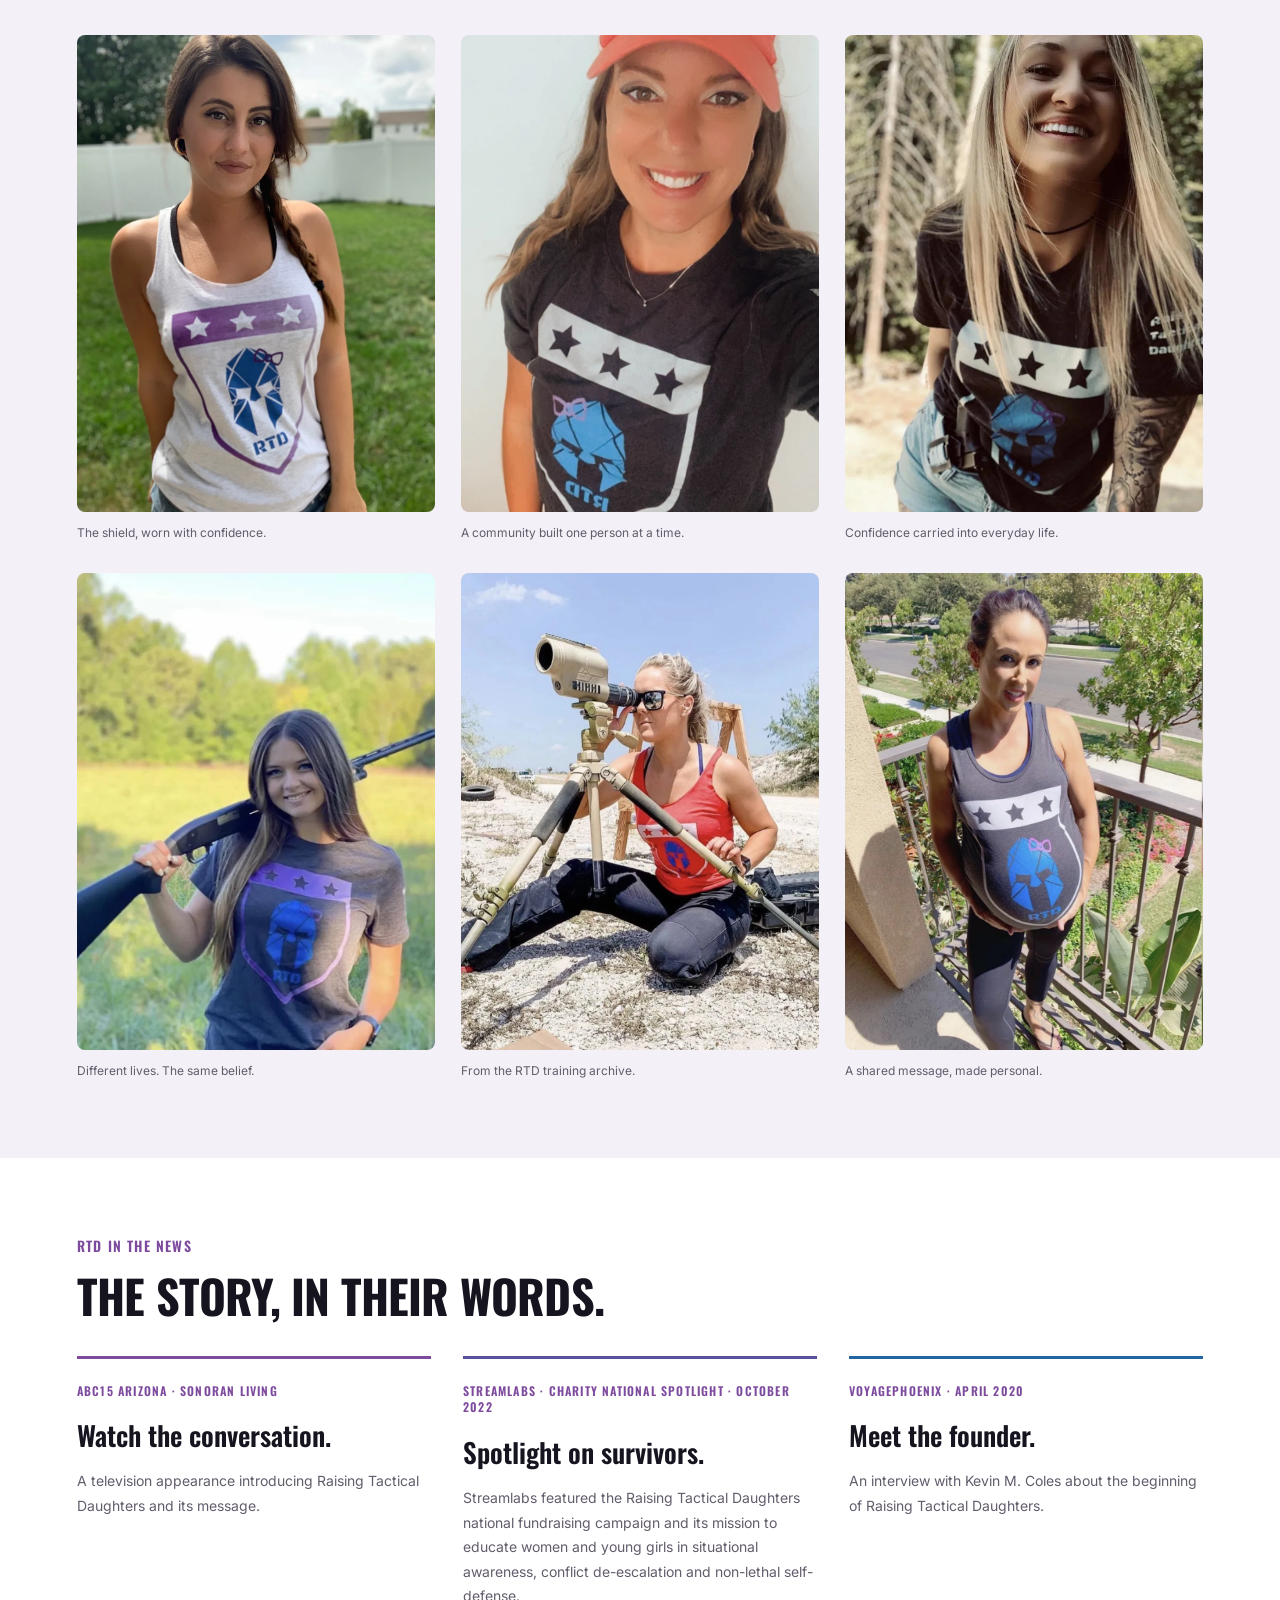
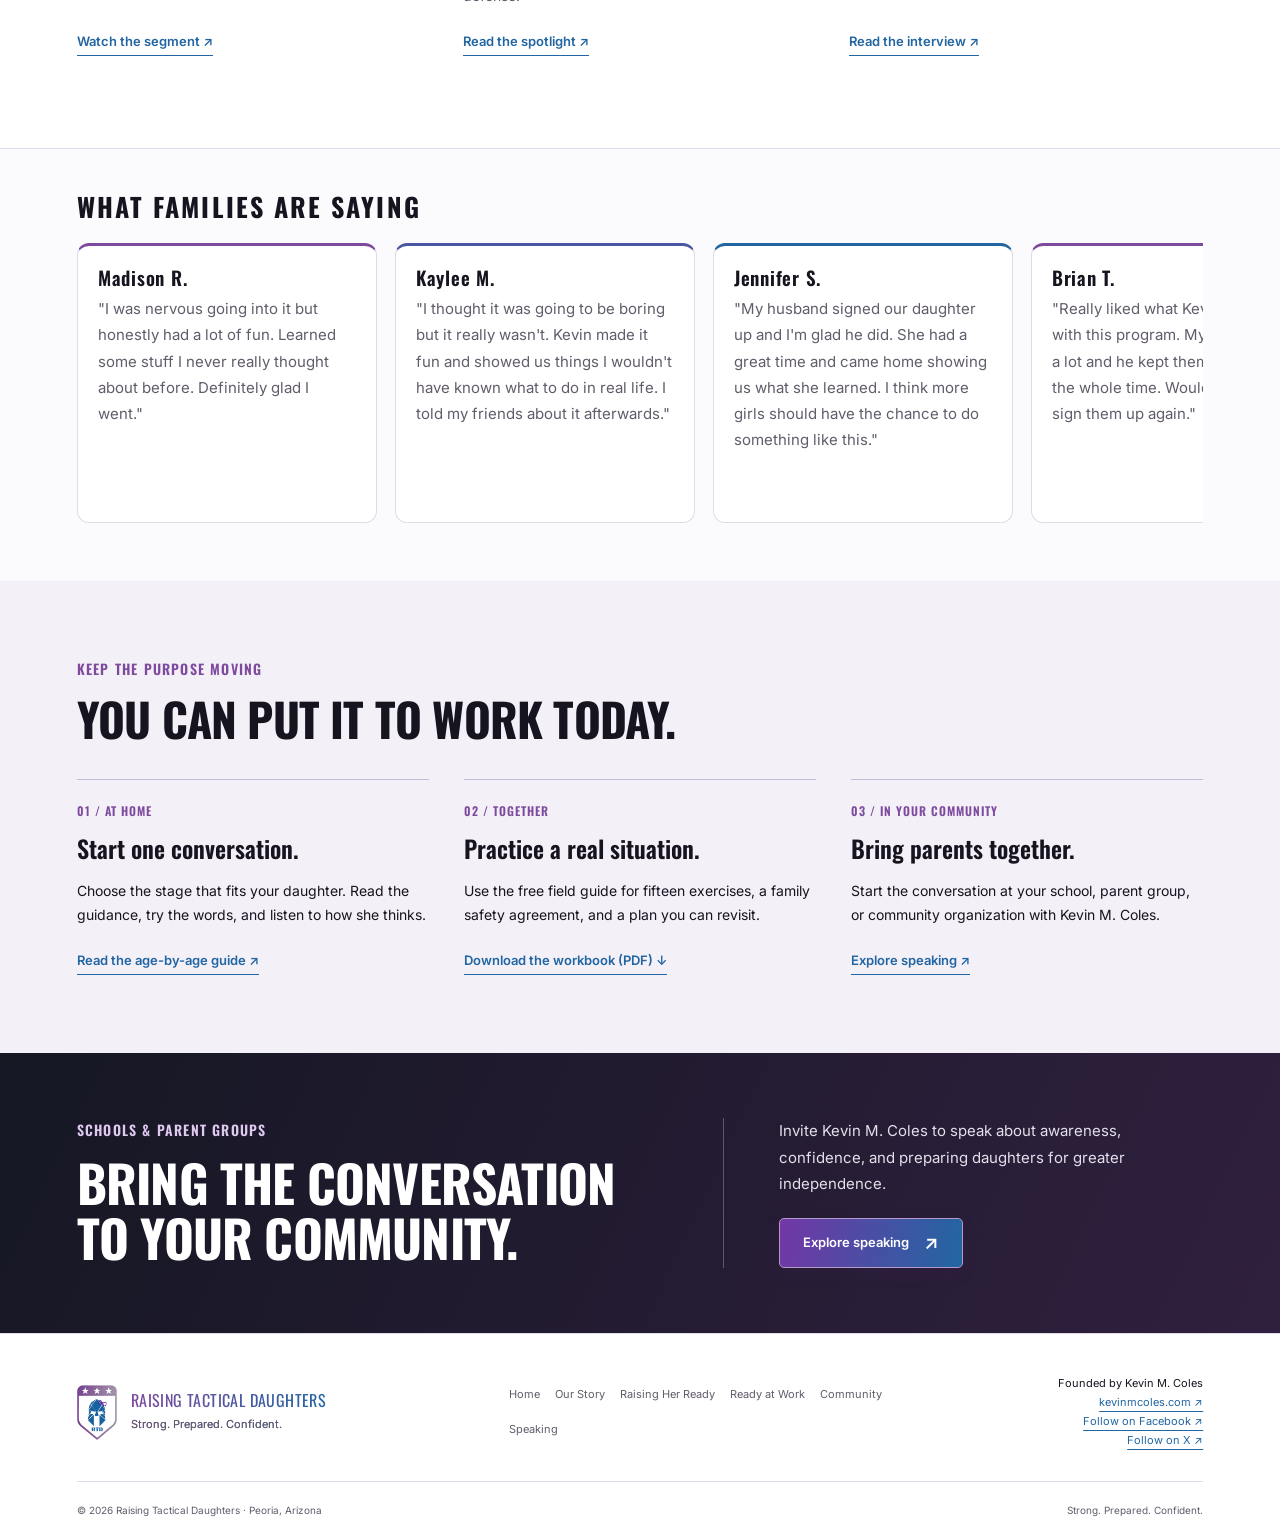
==== commit 449a4c88: "Add Ready at Work to menu (Community)" ====
--- a/community/index.html
+++ b/community/index.html
@@ -1,4 +1,4 @@
-<!doctype html><html lang="en"><head><meta charset="utf-8"><meta name="viewport" content="width=device-width,initial-scale=1"><title>The Community | Raising Tactical Daughters</title><meta name="description" content="Original RTD community photographs, historical reach, participant reflections, and media coverage of Raising Tactical Daughters and Kevin M. Coles."><link rel="canonical" href="https://raisingtacticaldaughters.com/community/"><meta property="og:title" content="The Community | Raising Tactical Daughters"><meta property="og:description" content="Original RTD community photographs, historical reach, participant reflections, and media coverage of Raising Tactical Daughters and Kevin M. Coles."><meta property="og:type" content="website"><meta property="og:url" content="https://raisingtacticaldaughters.com/community/"><meta property="og:image" content="https://raisingtacticaldaughters.com/images/rtd-logo.png"><meta name="twitter:card" content="summary"><meta name="theme-color" content="#7d4a9e"><link rel="icon" href="/images/rtd-logo.png"><link rel="preconnect" href="https://fonts.googleapis.com"><link rel="preconnect" href="https://fonts.gstatic.com" crossorigin><link href="https://fonts.googleapis.com/css2?family=Oswald:wght@500;600;700&family=Inter:wght@400;500;600;700&display=swap" rel="stylesheet"><link rel="stylesheet" href="/assets/site.css?v=rtd10"><script type="application/ld+json">{"@context": "https://schema.org", "@graph": [{"@type": "Organization", "@id": "https://raisingtacticaldaughters.com/#organization", "name": "Raising Tactical Daughters", "legalName": "Kevin M. Coles LLC", "alternateName": "RTD", "url": "https://raisingtacticaldaughters.com/", "logo": "https://raisingtacticaldaughters.com/images/rtd-logo.png", "foundingDate": "2019", "founder": {"@id": "https://kevinmcoles.com/#person", "@type": "Person", "name": "Kevin M. Coles", "url": "https://kevinmcoles.com/"}, "sameAs": ["https://www.wikidata.org/wiki/Q141694144", "https://www.facebook.com/raisingtacticaldaughtersofficial", "https://x.com/RTDaughters"]}, {"@type": "WebPage", "@id": "https://raisingtacticaldaughters.com/community/#page", "headline": "The Community | Raising Tactical Daughters", "name": "The Community | Raising Tactical Daughters", "url": "https://raisingtacticaldaughters.com/community/", "description": "Original RTD community photographs, historical reach, participant reflections, and media coverage of Raising Tactical Daughters and Kevin M. Coles.", "publisher": {"@id": "https://raisingtacticaldaughters.com/#organization"}}]}</script></head><body><a class="skip" href="#main">Skip to content</a><header class="site-header"><div class="wrap header-inner"><a class="brand" href="/" aria-label="Raising Tactical Daughters home"><img class="" src="/images/rtd-logo.png" alt="Raising Tactical Daughters shield logo" width="600" height="829" loading="eager" decoding="async"><span>Raising Tactical Daughters</span></a><nav aria-label="Main navigation"><a href="/">Home</a><a href="/our-story/">Our Story</a><a href="/raising-her-ready/">Raising Her Ready</a><a href="/community/" aria-current="page">Community</a><a href="/speaking/">Speaking</a></nav><a class="header-guide" href="/raising-her-ready/">Read the guide</a></div></header><main id="main"><section class="page-hero community-opening"><div class="wrap community-opening-grid"><div><p class="eyebrow">The Raising Tactical Daughters community</p><h1>The shield mattered.<br><span>The people made it.</span></h1><p class="lead">Parents. Daughters. Supporters. A shared belief that girls deserve to grow up strong, prepared, and confident.</p><p>RTD began with a father’s responsibility to his daughter. Other people saw their own families in that idea, and carried it much farther.</p><a class="text-link" href="#community-archive">See the community ↓</a></div><figure><img src="/images/rtd-family-portrait.webp" alt="A mother and daughter wearing RTD shirts" width="1216" height="1500" loading="eager" decoding="async"><figcaption>A message shared between generations.</figcaption></figure></div></section><section class="reach" aria-label="Historical community reach"><div class="wrap reach-inner"><h2>The community <br>we built</h2><div><strong>150,000+</strong><span>People reached</span></div><div><strong>35</strong><span>States</span></div><div><strong>4</strong><span>Countries</span></div><p>Historical <br>community reach.</p></div></section><section class="section community-purpose"><div class="wrap editorial-grid"><div><p class="eyebrow">More than a shirt</p><h2>A way to say:<br>she deserves to be ready.</h2></div><div><p>A shirt made the idea visible. The purpose behind it was practical: support preparation, start conversations, and help women and girls build confidence in their own decisions.</p><p>Proceeds supported in-person and online training for women. Families shared the message. First responders and service members carried the shield into their own communities.</p><p>The reach matters because of the people behind it. The photographs and reflections here are part of that history.</p><a class="text-link" href="/our-story/">Read how RTD started ↗</a></div></div></section><section class="section pale" id="community-archive"><div class="wrap"><p class="eyebrow">The community archive</p><h2>Different lives.<br>The same belief.</h2><p class="archive-intro">A broader look at the people who wore the shield and helped make Raising Tactical Daughters a community.</p><div class="community-gallery"><figure><img src="/images/rtd-white-tank.webp" alt="RTD supporter wearing a white tank with the shield" width="1028" height="1500" loading="eager" decoding="async"><figcaption>The shield, worn with confidence.</figcaption></figure><figure><img src="/images/rtd-red-cap.webp" alt="RTD supporter wearing a red cap and RTD shirt" width="828" height="1472" loading="eager" decoding="async"><figcaption>A community built one person at a time.</figcaption></figure><figure><img src="/images/rtd-community.webp" alt="RTD community member wearing the shield outdoors" width="1392" height="1600" loading="eager" decoding="async"><figcaption>Confidence carried into everyday life.</figcaption></figure><figure><img src="/images/rtd-field.webp" alt="RTD community member in the field" width="1400" height="1219" loading="eager" decoding="async"><figcaption>Different lives. The same belief.</figcaption></figure><figure><img src="/images/rtd-range.webp" alt="RTD community member at the range" width="1400" height="1380" loading="eager" decoding="async"><figcaption>From the RTD training archive.</figcaption></figure><figure><img src="/images/rtd-porch.webp" alt="RTD supporter wearing a gray shield tank on a porch" width="916" height="1243" loading="eager" decoding="async"><figcaption>A shared message, made personal.</figcaption></figure></div></div></section><style>#coverage .coverage-cards{grid-template-columns:none;grid-auto-flow:column;grid-auto-columns:calc((100% - 64px) / 3);overflow-x:auto;scroll-snap-type:x mandatory;padding-bottom:14px;-webkit-overflow-scrolling:touch}#coverage .coverage-cards>a{scroll-snap-align:start}#coverage .coverage-cards>a:nth-child(4){border-color:#57529d}@media(max-width:850px){#coverage .coverage-cards{grid-auto-columns:calc((100% - 23px) / 2)}}@media(max-width:750px){#coverage .coverage-cards{grid-auto-columns:85%}}</style><section class="section" id="coverage"><div class="wrap"><p class="eyebrow">RTD in the news</p><h2>The story, in their words.</h2><div class="coverage-cards"><a href="https://www.youtube.com/watch?v=KTEiOI_kGuA" target="_blank" rel="noopener"><span class="eyebrow">ABC15 Arizona · Sonoran Living</span><h3>Watch the conversation.</h3><p>A television appearance introducing Raising Tactical Daughters and its message.</p><span class="text-link">Watch the segment ↗</span></a><a href="https://streamlabs.com/content-hub/post/charity-spotlight-raising-tactical-daughters" target="_blank" rel="noopener"><span class="eyebrow">Streamlabs · Charity National Spotlight · October 2022</span><h3>Spotlight on survivors.</h3><p>Streamlabs featured the Raising Tactical Daughters national fundraising campaign and its mission to educate women and young girls in situational awareness, conflict de-escalation and non-lethal self-defense.</p><span class="text-link">Read the spotlight ↗</span></a><a href="https://voyagephoenix.com/interview/meet-kevin-coles-raising-tactical-daughters-north-west/" target="_blank" rel="noopener"><span class="eyebrow">VoyagePhoenix · April 2020</span><h3>Meet the founder.</h3><p>An interview with Kevin M. Coles about the beginning of Raising Tactical Daughters.</p><span class="text-link">Read the interview ↗</span></a><a href="https://www.yourvalley.net/stories/meet-your-peoria-business-raising-tactical-daughters,327009" target="_blank" rel="noopener"><span class="eyebrow">Peoria Independent</span><h3>A story that started locally.</h3><p>Coverage of Raising Tactical Daughters in the Arizona community where it began.</p><span class="text-link">Read the coverage ↗</span></a></div></div></section><section class="original-reviews"><div class="wrap">
+<!doctype html><html lang="en"><head><meta charset="utf-8"><meta name="viewport" content="width=device-width,initial-scale=1"><title>The Community | Raising Tactical Daughters</title><meta name="description" content="Original RTD community photographs, historical reach, participant reflections, and media coverage of Raising Tactical Daughters and Kevin M. Coles."><link rel="canonical" href="https://raisingtacticaldaughters.com/community/"><meta property="og:title" content="The Community | Raising Tactical Daughters"><meta property="og:description" content="Original RTD community photographs, historical reach, participant reflections, and media coverage of Raising Tactical Daughters and Kevin M. Coles."><meta property="og:type" content="website"><meta property="og:url" content="https://raisingtacticaldaughters.com/community/"><meta property="og:image" content="https://raisingtacticaldaughters.com/images/rtd-logo.png"><meta name="twitter:card" content="summary"><meta name="theme-color" content="#7d4a9e"><link rel="icon" href="/images/rtd-logo.png"><link rel="preconnect" href="https://fonts.googleapis.com"><link rel="preconnect" href="https://fonts.gstatic.com" crossorigin><link href="https://fonts.googleapis.com/css2?family=Oswald:wght@500;600;700&family=Inter:wght@400;500;600;700&display=swap" rel="stylesheet"><link rel="stylesheet" href="/assets/site.css?v=rtd11"><script type="application/ld+json">{"@context": "https://schema.org", "@graph": [{"@type": "Organization", "@id": "https://raisingtacticaldaughters.com/#organization", "name": "Raising Tactical Daughters", "legalName": "Kevin M. Coles LLC", "alternateName": "RTD", "url": "https://raisingtacticaldaughters.com/", "logo": "https://raisingtacticaldaughters.com/images/rtd-logo.png", "foundingDate": "2019", "founder": {"@id": "https://kevinmcoles.com/#person", "@type": "Person", "name": "Kevin M. Coles", "url": "https://kevinmcoles.com/"}, "sameAs": ["https://www.wikidata.org/wiki/Q141694144", "https://www.facebook.com/raisingtacticaldaughtersofficial", "https://x.com/RTDaughters"]}, {"@type": "WebPage", "@id": "https://raisingtacticaldaughters.com/community/#page", "headline": "The Community | Raising Tactical Daughters", "name": "The Community | Raising Tactical Daughters", "url": "https://raisingtacticaldaughters.com/community/", "description": "Original RTD community photographs, historical reach, participant reflections, and media coverage of Raising Tactical Daughters and Kevin M. Coles.", "publisher": {"@id": "https://raisingtacticaldaughters.com/#organization"}}]}</script></head><body><a class="skip" href="#main">Skip to content</a><header class="site-header"><div class="wrap header-inner"><a class="brand" href="/" aria-label="Raising Tactical Daughters home"><img class="" src="/images/rtd-logo.png" alt="Raising Tactical Daughters shield logo" width="600" height="829" loading="eager" decoding="async"><span>Raising Tactical Daughters</span></a><nav aria-label="Main navigation"><a href="/">Home</a><a href="/our-story/">Our Story</a><a href="/raising-her-ready/">Raising Her Ready</a><a href="/ready-at-work/">Ready at Work</a><a href="/community/" aria-current="page">Community</a><a href="/speaking/">Speaking</a></nav><a class="header-guide" href="/raising-her-ready/">Read the guide</a></div></header><main id="main"><section class="page-hero community-opening"><div class="wrap community-opening-grid"><div><p class="eyebrow">The Raising Tactical Daughters community</p><h1>The shield mattered.<br><span>The people made it.</span></h1><p class="lead">Parents. Daughters. Supporters. A shared belief that girls deserve to grow up strong, prepared, and confident.</p><p>RTD began with a father’s responsibility to his daughter. Other people saw their own families in that idea, and carried it much farther.</p><a class="text-link" href="#community-archive">See the community ↓</a></div><figure><img src="/images/rtd-family-portrait.webp" alt="A mother and daughter wearing RTD shirts" width="1216" height="1500" loading="eager" decoding="async"><figcaption>A message shared between generations.</figcaption></figure></div></section><section class="reach" aria-label="Historical community reach"><div class="wrap reach-inner"><h2>The community <br>we built</h2><div><strong>150,000+</strong><span>People reached</span></div><div><strong>35</strong><span>States</span></div><div><strong>4</strong><span>Countries</span></div><p>Historical <br>community reach.</p></div></section><section class="section community-purpose"><div class="wrap editorial-grid"><div><p class="eyebrow">More than a shirt</p><h2>A way to say:<br>she deserves to be ready.</h2></div><div><p>A shirt made the idea visible. The purpose behind it was practical: support preparation, start conversations, and help women and girls build confidence in their own decisions.</p><p>Proceeds supported in-person and online training for women. Families shared the message. First responders and service members carried the shield into their own communities.</p><p>The reach matters because of the people behind it. The photographs and reflections here are part of that history.</p><a class="text-link" href="/our-story/">Read how RTD started ↗</a></div></div></section><section class="section pale" id="community-archive"><div class="wrap"><p class="eyebrow">The community archive</p><h2>Different lives.<br>The same belief.</h2><p class="archive-intro">A broader look at the people who wore the shield and helped make Raising Tactical Daughters a community.</p><div class="community-gallery"><figure><img src="/images/rtd-white-tank.webp" alt="RTD supporter wearing a white tank with the shield" width="1028" height="1500" loading="eager" decoding="async"><figcaption>The shield, worn with confidence.</figcaption></figure><figure><img src="/images/rtd-red-cap.webp" alt="RTD supporter wearing a red cap and RTD shirt" width="828" height="1472" loading="eager" decoding="async"><figcaption>A community built one person at a time.</figcaption></figure><figure><img src="/images/rtd-community.webp" alt="RTD community member wearing the shield outdoors" width="1392" height="1600" loading="eager" decoding="async"><figcaption>Confidence carried into everyday life.</figcaption></figure><figure><img src="/images/rtd-field.webp" alt="RTD community member in the field" width="1400" height="1219" loading="eager" decoding="async"><figcaption>Different lives. The same belief.</figcaption></figure><figure><img src="/images/rtd-range.webp" alt="RTD community member at the range" width="1400" height="1380" loading="eager" decoding="async"><figcaption>From the RTD training archive.</figcaption></figure><figure><img src="/images/rtd-porch.webp" alt="RTD supporter wearing a gray shield tank on a porch" width="916" height="1243" loading="eager" decoding="async"><figcaption>A shared message, made personal.</figcaption></figure></div></div></section><style>#coverage .coverage-cards{grid-template-columns:none;grid-auto-flow:column;grid-auto-columns:calc((100% - 64px) / 3);overflow-x:auto;scroll-snap-type:x mandatory;padding-bottom:14px;-webkit-overflow-scrolling:touch}#coverage .coverage-cards>a{scroll-snap-align:start}#coverage .coverage-cards>a:nth-child(4){border-color:#57529d}@media(max-width:850px){#coverage .coverage-cards{grid-auto-columns:calc((100% - 23px) / 2)}}@media(max-width:750px){#coverage .coverage-cards{grid-auto-columns:85%}}</style><section class="section" id="coverage"><div class="wrap"><p class="eyebrow">RTD in the news</p><h2>The story, in their words.</h2><div class="coverage-cards"><a href="https://www.youtube.com/watch?v=KTEiOI_kGuA" target="_blank" rel="noopener"><span class="eyebrow">ABC15 Arizona · Sonoran Living</span><h3>Watch the conversation.</h3><p>A television appearance introducing Raising Tactical Daughters and its message.</p><span class="text-link">Watch the segment ↗</span></a><a href="https://streamlabs.com/content-hub/post/charity-spotlight-raising-tactical-daughters" target="_blank" rel="noopener"><span class="eyebrow">Streamlabs · Charity National Spotlight · October 2022</span><h3>Spotlight on survivors.</h3><p>Streamlabs featured the Raising Tactical Daughters national fundraising campaign and its mission to educate women and young girls in situational awareness, conflict de-escalation and non-lethal self-defense.</p><span class="text-link">Read the spotlight ↗</span></a><a href="https://voyagephoenix.com/interview/meet-kevin-coles-raising-tactical-daughters-north-west/" target="_blank" rel="noopener"><span class="eyebrow">VoyagePhoenix · April 2020</span><h3>Meet the founder.</h3><p>An interview with Kevin M. Coles about the beginning of Raising Tactical Daughters.</p><span class="text-link">Read the interview ↗</span></a><a href="https://www.yourvalley.net/stories/meet-your-peoria-business-raising-tactical-daughters,327009" target="_blank" rel="noopener"><span class="eyebrow">Peoria Independent</span><h3>A story that started locally.</h3><p>Coverage of Raising Tactical Daughters in the Arizona community where it began.</p><span class="text-link">Read the coverage ↗</span></a></div></div></section><section class="original-reviews"><div class="wrap">
  <h2>What Families Are Saying</h2>
  <div class="reviews">
   <div class="card">
@@ -22,4 +22,4 @@
    <p>"My youngest was pretty shy going in. By the end she was asking questions and getting involved. That was probably my favorite part. Would recommend it to other dads."</p>
   </div>
  </div>
-</div></section><section class="section community-next"><div class="wrap"><p class="eyebrow">Keep the purpose moving</p><h2>You can put it to work today.</h2><div class="community-paths"><article><span>01 / AT HOME</span><h3>Start one conversation.</h3><p>Choose the stage that fits your daughter. Read the guidance, try the words, and listen to how she thinks.</p><a class="text-link" href="/raising-her-ready/">Read the age-by-age guide ↗</a></article><article><span>02 / TOGETHER</span><h3>Practice a real situation.</h3><p>Use the free field guide for fifteen exercises, a family safety agreement, and a plan you can revisit.</p><a class="text-link" href="/downloads/raising-her-ready-field-guide.pdf" download="Raising-Her-Ready-Field-Guide.pdf">Download the workbook (PDF) ↓</a></article><article><span>03 / IN YOUR COMMUNITY</span><h3>Bring parents together.</h3><p>Start the conversation at your school, parent group, or community organization with Kevin M. Coles.</p><a class="text-link" href="/speaking/">Explore speaking ↗</a></article></div></div></section><section class="speaking-cta"><div class="wrap cta-grid"><div><p class="eyebrow">Schools &amp; parent groups</p><h2>Bring the conversation <br>to your community.</h2></div><div><p>Invite Kevin M. Coles to speak about awareness, confidence, and preparing daughters for greater independence.</p><a class="button" href="/speaking/">Explore speaking <span aria-hidden="true">↗</span></a></div></div></section></main><footer><div class="wrap footer-grid"><a class="brand" href="/"><img class="" src="/images/rtd-logo.png" alt="Raising Tactical Daughters shield logo" width="600" height="829" loading="eager" decoding="async"><span>Raising Tactical Daughters<small>Strong. Prepared. Confident.</small></span></a><nav aria-label="Footer navigation"><a href="/">Home</a><a href="/our-story/">Our Story</a><a href="/raising-her-ready/">Raising Her Ready</a><a href="/community/" aria-current="page">Community</a><a href="/speaking/">Speaking</a></nav><p>Founded by Kevin M. Coles <br><a href="https://kevinmcoles.com/">kevinmcoles.com ↗</a><br><a href="https://www.facebook.com/raisingtacticaldaughtersofficial" target="_blank" rel="noopener">Follow on Facebook ↗</a><br><a href="https://x.com/RTDaughters" target="_blank" rel="noopener">Follow on X ↗</a></p></div><div class="wrap footer-bottom"><span>© 2026 Raising Tactical Daughters · Peoria, Arizona</span><span>Strong. Prepared. Confident.</span></div></footer></body></html>
+</div></section><section class="section community-next"><div class="wrap"><p class="eyebrow">Keep the purpose moving</p><h2>You can put it to work today.</h2><div class="community-paths"><article><span>01 / AT HOME</span><h3>Start one conversation.</h3><p>Choose the stage that fits your daughter. Read the guidance, try the words, and listen to how she thinks.</p><a class="text-link" href="/raising-her-ready/">Read the age-by-age guide ↗</a></article><article><span>02 / TOGETHER</span><h3>Practice a real situation.</h3><p>Use the free field guide for fifteen exercises, a family safety agreement, and a plan you can revisit.</p><a class="text-link" href="/downloads/raising-her-ready-field-guide.pdf" download="Raising-Her-Ready-Field-Guide.pdf">Download the workbook (PDF) ↓</a></article><article><span>03 / IN YOUR COMMUNITY</span><h3>Bring parents together.</h3><p>Start the conversation at your school, parent group, or community organization with Kevin M. Coles.</p><a class="text-link" href="/speaking/">Explore speaking ↗</a></article></div></div></section><section class="speaking-cta"><div class="wrap cta-grid"><div><p class="eyebrow">Schools &amp; parent groups</p><h2>Bring the conversation <br>to your community.</h2></div><div><p>Invite Kevin M. Coles to speak about awareness, confidence, and preparing daughters for greater independence.</p><a class="button" href="/speaking/">Explore speaking <span aria-hidden="true">↗</span></a></div></div></section></main><footer><div class="wrap footer-grid"><a class="brand" href="/"><img class="" src="/images/rtd-logo.png" alt="Raising Tactical Daughters shield logo" width="600" height="829" loading="eager" decoding="async"><span>Raising Tactical Daughters<small>Strong. Prepared. Confident.</small></span></a><nav aria-label="Footer navigation"><a href="/">Home</a><a href="/our-story/">Our Story</a><a href="/raising-her-ready/">Raising Her Ready</a><a href="/ready-at-work/">Ready at Work</a><a href="/community/" aria-current="page">Community</a><a href="/speaking/">Speaking</a></nav><p>Founded by Kevin M. Coles <br><a href="https://kevinmcoles.com/">kevinmcoles.com ↗</a><br><a href="https://www.facebook.com/raisingtacticaldaughtersofficial" target="_blank" rel="noopener">Follow on Facebook ↗</a><br><a href="https://x.com/RTDaughters" target="_blank" rel="noopener">Follow on X ↗</a></p></div><div class="wrap footer-bottom"><span>© 2026 Raising Tactical Daughters · Peoria, Arizona</span><span>Strong. Prepared. Confident.</span></div></footer></body></html>
--- a/assets/site.css
+++ b/assets/site.css
@@ -74,3 +74,4 @@
 .guide-jump .milestones a{border-left-color:#ffffff66}
 .guide-jump .milestones a:hover{text-decoration:underline;text-underline-offset:5px}
 .guide-jump .fine{color:#ffffffd9}
+@media(max-width:950px){.header-inner{flex-wrap:wrap;justify-content:center;padding:13px 0 16px;gap:12px}.site-header nav{width:100%;justify-content:center;margin:0;flex-wrap:wrap;gap:2px 18px}}
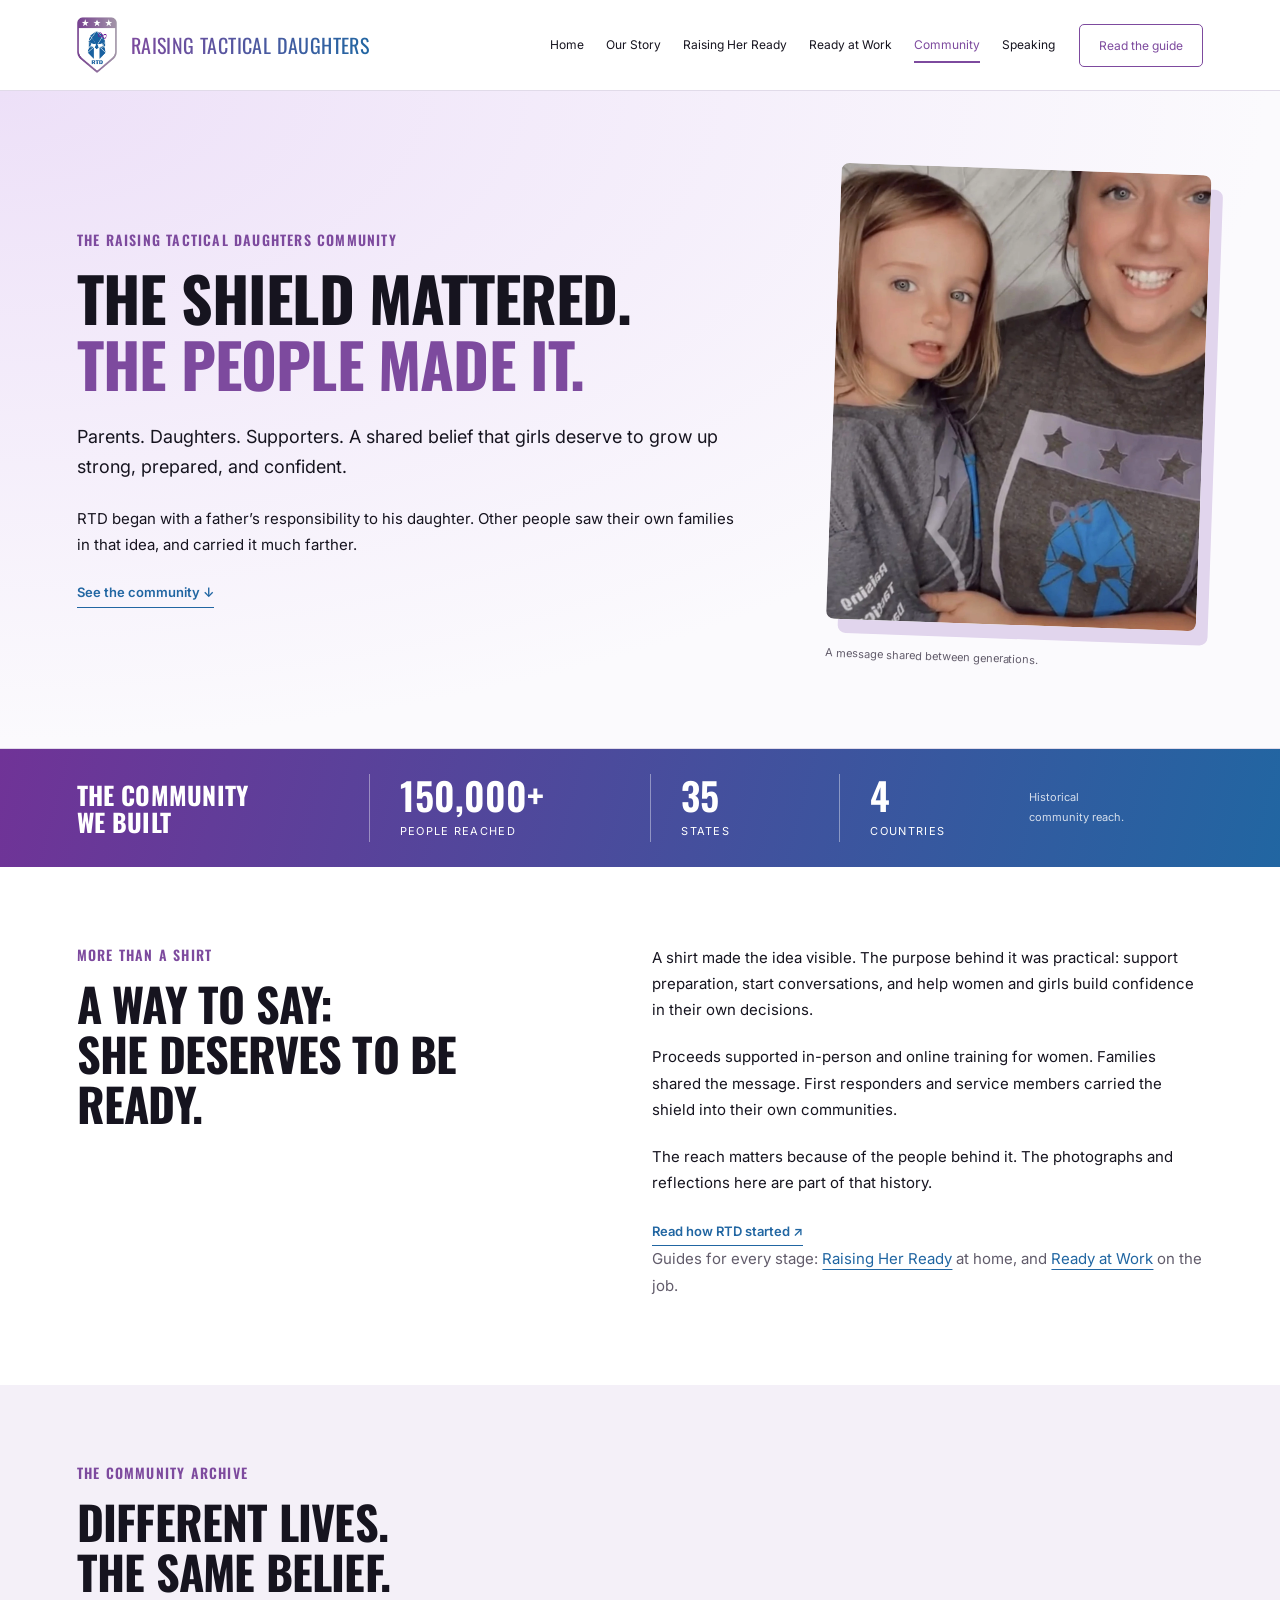
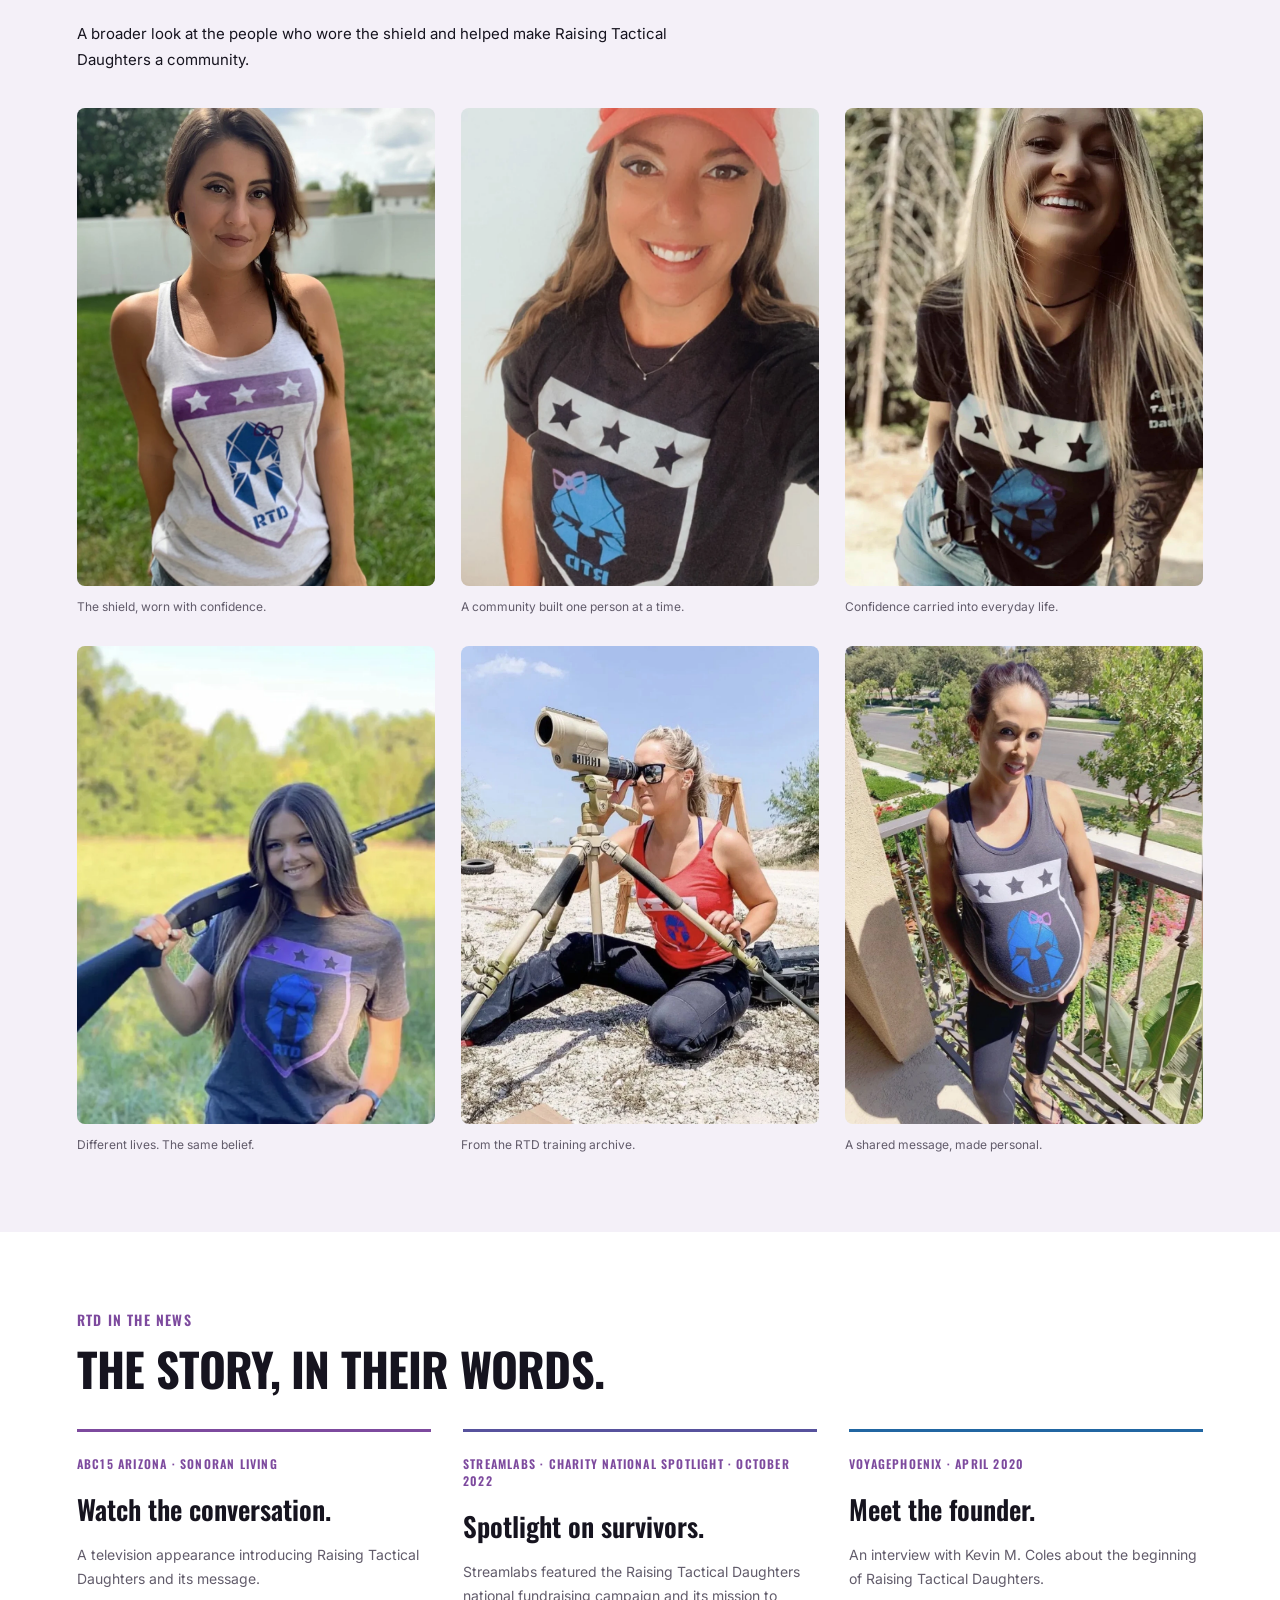
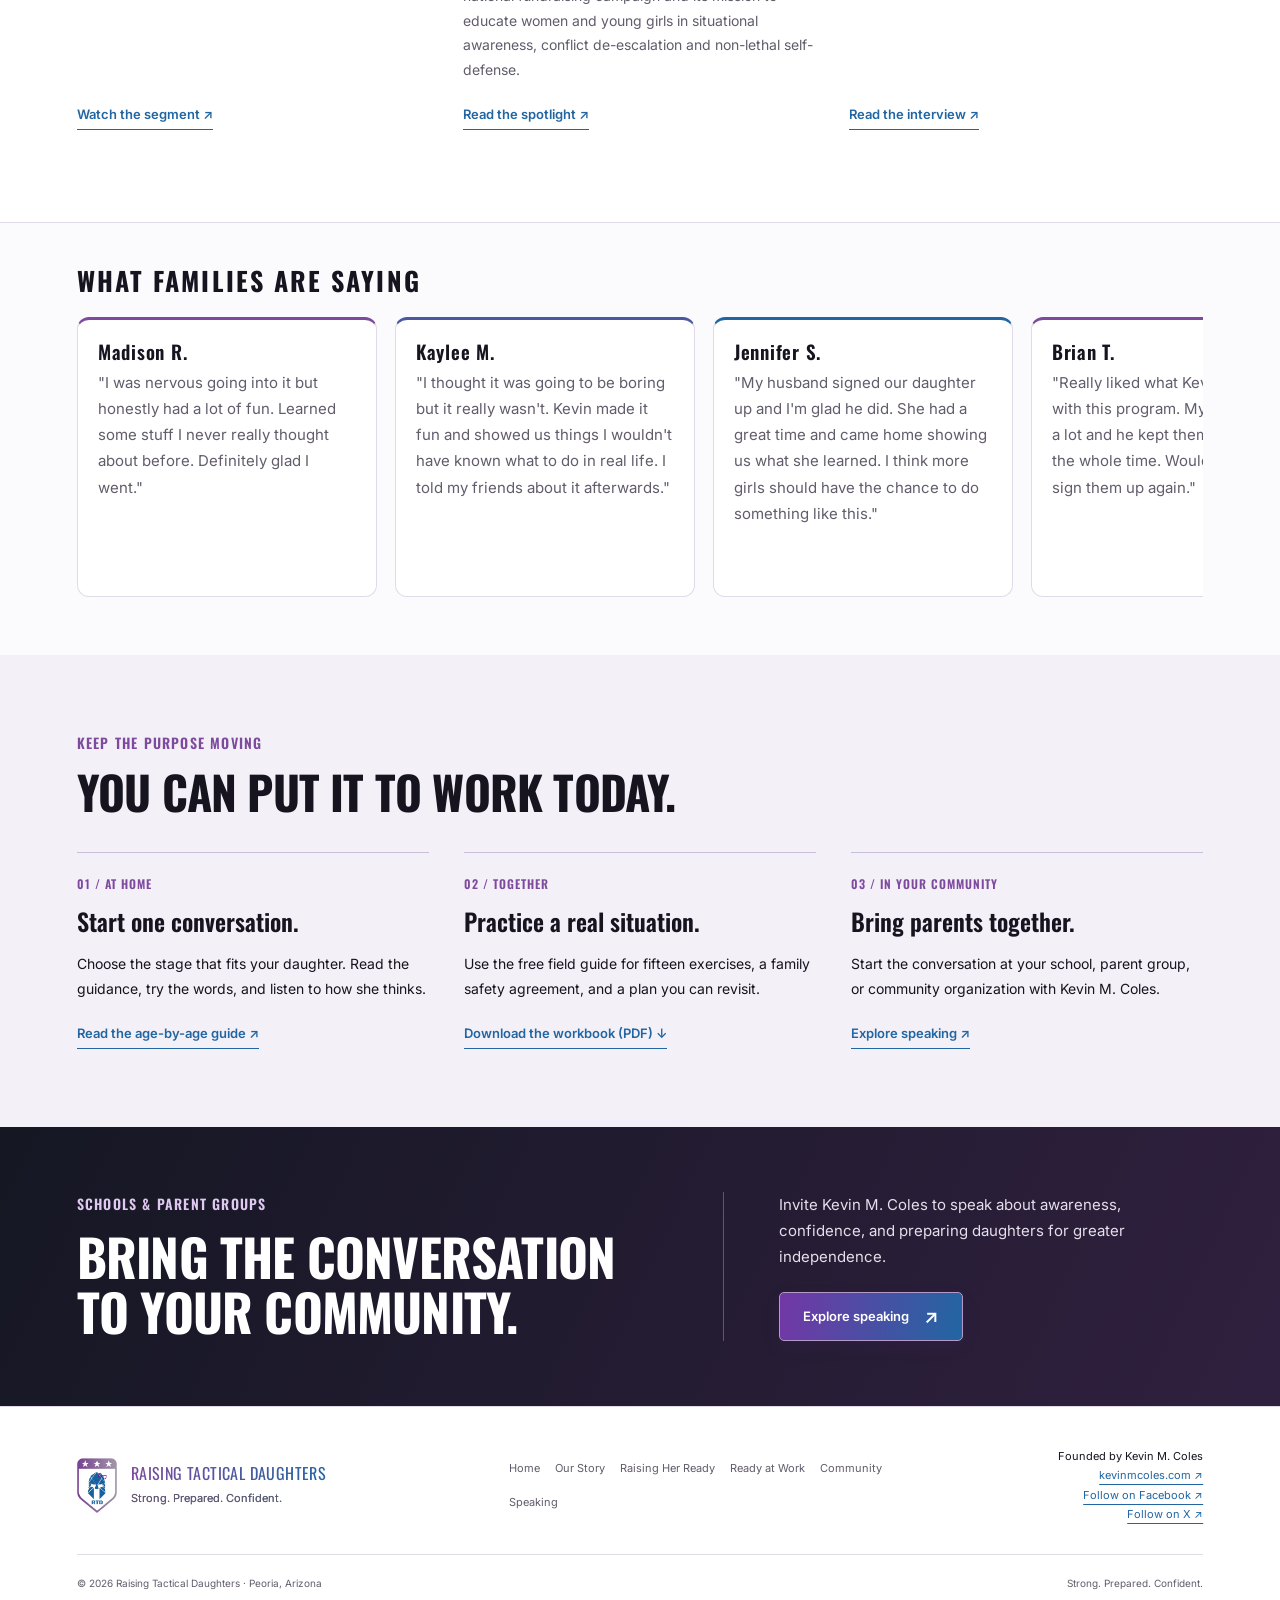
==== commit 735a790d: "Add files via upload Community: add Ready at Work cross-link, OG image dims" ====
--- a/community/index.html
+++ b/community/index.html
@@ -1,4 +1,4 @@
-<!doctype html><html lang="en"><head><meta charset="utf-8"><meta name="viewport" content="width=device-width,initial-scale=1"><title>The Community | Raising Tactical Daughters</title><meta name="description" content="Original RTD community photographs, historical reach, participant reflections, and media coverage of Raising Tactical Daughters and Kevin M. Coles."><link rel="canonical" href="https://raisingtacticaldaughters.com/community/"><meta property="og:title" content="The Community | Raising Tactical Daughters"><meta property="og:description" content="Original RTD community photographs, historical reach, participant reflections, and media coverage of Raising Tactical Daughters and Kevin M. Coles."><meta property="og:type" content="website"><meta property="og:url" content="https://raisingtacticaldaughters.com/community/"><meta property="og:image" content="https://raisingtacticaldaughters.com/images/rtd-logo.png"><meta name="twitter:card" content="summary"><meta name="theme-color" content="#7d4a9e"><link rel="icon" href="/images/rtd-logo.png"><link rel="preconnect" href="https://fonts.googleapis.com"><link rel="preconnect" href="https://fonts.gstatic.com" crossorigin><link href="https://fonts.googleapis.com/css2?family=Oswald:wght@500;600;700&family=Inter:wght@400;500;600;700&display=swap" rel="stylesheet"><link rel="stylesheet" href="/assets/site.css?v=rtd11"><script type="application/ld+json">{"@context": "https://schema.org", "@graph": [{"@type": "Organization", "@id": "https://raisingtacticaldaughters.com/#organization", "name": "Raising Tactical Daughters", "legalName": "Kevin M. Coles LLC", "alternateName": "RTD", "url": "https://raisingtacticaldaughters.com/", "logo": "https://raisingtacticaldaughters.com/images/rtd-logo.png", "foundingDate": "2019", "founder": {"@id": "https://kevinmcoles.com/#person", "@type": "Person", "name": "Kevin M. Coles", "url": "https://kevinmcoles.com/"}, "sameAs": ["https://www.wikidata.org/wiki/Q141694144", "https://www.facebook.com/raisingtacticaldaughtersofficial", "https://x.com/RTDaughters"]}, {"@type": "WebPage", "@id": "https://raisingtacticaldaughters.com/community/#page", "headline": "The Community | Raising Tactical Daughters", "name": "The Community | Raising Tactical Daughters", "url": "https://raisingtacticaldaughters.com/community/", "description": "Original RTD community photographs, historical reach, participant reflections, and media coverage of Raising Tactical Daughters and Kevin M. Coles.", "publisher": {"@id": "https://raisingtacticaldaughters.com/#organization"}}]}</script></head><body><a class="skip" href="#main">Skip to content</a><header class="site-header"><div class="wrap header-inner"><a class="brand" href="/" aria-label="Raising Tactical Daughters home"><img class="" src="/images/rtd-logo.png" alt="Raising Tactical Daughters shield logo" width="600" height="829" loading="eager" decoding="async"><span>Raising Tactical Daughters</span></a><nav aria-label="Main navigation"><a href="/">Home</a><a href="/our-story/">Our Story</a><a href="/raising-her-ready/">Raising Her Ready</a><a href="/ready-at-work/">Ready at Work</a><a href="/community/" aria-current="page">Community</a><a href="/speaking/">Speaking</a></nav><a class="header-guide" href="/raising-her-ready/">Read the guide</a></div></header><main id="main"><section class="page-hero community-opening"><div class="wrap community-opening-grid"><div><p class="eyebrow">The Raising Tactical Daughters community</p><h1>The shield mattered.<br><span>The people made it.</span></h1><p class="lead">Parents. Daughters. Supporters. A shared belief that girls deserve to grow up strong, prepared, and confident.</p><p>RTD began with a father’s responsibility to his daughter. Other people saw their own families in that idea, and carried it much farther.</p><a class="text-link" href="#community-archive">See the community ↓</a></div><figure><img src="/images/rtd-family-portrait.webp" alt="A mother and daughter wearing RTD shirts" width="1216" height="1500" loading="eager" decoding="async"><figcaption>A message shared between generations.</figcaption></figure></div></section><section class="reach" aria-label="Historical community reach"><div class="wrap reach-inner"><h2>The community <br>we built</h2><div><strong>150,000+</strong><span>People reached</span></div><div><strong>35</strong><span>States</span></div><div><strong>4</strong><span>Countries</span></div><p>Historical <br>community reach.</p></div></section><section class="section community-purpose"><div class="wrap editorial-grid"><div><p class="eyebrow">More than a shirt</p><h2>A way to say:<br>she deserves to be ready.</h2></div><div><p>A shirt made the idea visible. The purpose behind it was practical: support preparation, start conversations, and help women and girls build confidence in their own decisions.</p><p>Proceeds supported in-person and online training for women. Families shared the message. First responders and service members carried the shield into their own communities.</p><p>The reach matters because of the people behind it. The photographs and reflections here are part of that history.</p><a class="text-link" href="/our-story/">Read how RTD started ↗</a></div></div></section><section class="section pale" id="community-archive"><div class="wrap"><p class="eyebrow">The community archive</p><h2>Different lives.<br>The same belief.</h2><p class="archive-intro">A broader look at the people who wore the shield and helped make Raising Tactical Daughters a community.</p><div class="community-gallery"><figure><img src="/images/rtd-white-tank.webp" alt="RTD supporter wearing a white tank with the shield" width="1028" height="1500" loading="eager" decoding="async"><figcaption>The shield, worn with confidence.</figcaption></figure><figure><img src="/images/rtd-red-cap.webp" alt="RTD supporter wearing a red cap and RTD shirt" width="828" height="1472" loading="eager" decoding="async"><figcaption>A community built one person at a time.</figcaption></figure><figure><img src="/images/rtd-community.webp" alt="RTD community member wearing the shield outdoors" width="1392" height="1600" loading="eager" decoding="async"><figcaption>Confidence carried into everyday life.</figcaption></figure><figure><img src="/images/rtd-field.webp" alt="RTD community member in the field" width="1400" height="1219" loading="eager" decoding="async"><figcaption>Different lives. The same belief.</figcaption></figure><figure><img src="/images/rtd-range.webp" alt="RTD community member at the range" width="1400" height="1380" loading="eager" decoding="async"><figcaption>From the RTD training archive.</figcaption></figure><figure><img src="/images/rtd-porch.webp" alt="RTD supporter wearing a gray shield tank on a porch" width="916" height="1243" loading="eager" decoding="async"><figcaption>A shared message, made personal.</figcaption></figure></div></div></section><style>#coverage .coverage-cards{grid-template-columns:none;grid-auto-flow:column;grid-auto-columns:calc((100% - 64px) / 3);overflow-x:auto;scroll-snap-type:x mandatory;padding-bottom:14px;-webkit-overflow-scrolling:touch}#coverage .coverage-cards>a{scroll-snap-align:start}#coverage .coverage-cards>a:nth-child(4){border-color:#57529d}@media(max-width:850px){#coverage .coverage-cards{grid-auto-columns:calc((100% - 23px) / 2)}}@media(max-width:750px){#coverage .coverage-cards{grid-auto-columns:85%}}</style><section class="section" id="coverage"><div class="wrap"><p class="eyebrow">RTD in the news</p><h2>The story, in their words.</h2><div class="coverage-cards"><a href="https://www.youtube.com/watch?v=KTEiOI_kGuA" target="_blank" rel="noopener"><span class="eyebrow">ABC15 Arizona · Sonoran Living</span><h3>Watch the conversation.</h3><p>A television appearance introducing Raising Tactical Daughters and its message.</p><span class="text-link">Watch the segment ↗</span></a><a href="https://streamlabs.com/content-hub/post/charity-spotlight-raising-tactical-daughters" target="_blank" rel="noopener"><span class="eyebrow">Streamlabs · Charity National Spotlight · October 2022</span><h3>Spotlight on survivors.</h3><p>Streamlabs featured the Raising Tactical Daughters national fundraising campaign and its mission to educate women and young girls in situational awareness, conflict de-escalation and non-lethal self-defense.</p><span class="text-link">Read the spotlight ↗</span></a><a href="https://voyagephoenix.com/interview/meet-kevin-coles-raising-tactical-daughters-north-west/" target="_blank" rel="noopener"><span class="eyebrow">VoyagePhoenix · April 2020</span><h3>Meet the founder.</h3><p>An interview with Kevin M. Coles about the beginning of Raising Tactical Daughters.</p><span class="text-link">Read the interview ↗</span></a><a href="https://www.yourvalley.net/stories/meet-your-peoria-business-raising-tactical-daughters,327009" target="_blank" rel="noopener"><span class="eyebrow">Peoria Independent</span><h3>A story that started locally.</h3><p>Coverage of Raising Tactical Daughters in the Arizona community where it began.</p><span class="text-link">Read the coverage ↗</span></a></div></div></section><section class="original-reviews"><div class="wrap">
+<!doctype html><html lang="en"><head><meta charset="utf-8"><meta name="viewport" content="width=device-width,initial-scale=1"><title>The Community | Raising Tactical Daughters</title><meta name="description" content="Original RTD community photographs, historical reach, participant reflections, and media coverage of Raising Tactical Daughters and Kevin M. Coles."><link rel="canonical" href="https://raisingtacticaldaughters.com/community/"><meta property="og:title" content="The Community | Raising Tactical Daughters"><meta property="og:description" content="Original RTD community photographs, historical reach, participant reflections, and media coverage of Raising Tactical Daughters and Kevin M. Coles."><meta property="og:type" content="website"><meta property="og:url" content="https://raisingtacticaldaughters.com/community/"><meta property="og:image" content="https://raisingtacticaldaughters.com/images/rtd-logo.png"><meta property="og:image:width" content="600"><meta property="og:image:height" content="829"><meta name="twitter:card" content="summary"><meta name="theme-color" content="#7d4a9e"><link rel="icon" href="/images/rtd-logo.png"><link rel="preconnect" href="https://fonts.googleapis.com"><link rel="preconnect" href="https://fonts.gstatic.com" crossorigin><link href="https://fonts.googleapis.com/css2?family=Oswald:wght@500;600;700&family=Inter:wght@400;500;600;700&display=swap" rel="stylesheet"><link rel="stylesheet" href="/assets/site.css?v=rtd11"><script type="application/ld+json">{"@context": "https://schema.org", "@graph": [{"@type": "Organization", "@id": "https://raisingtacticaldaughters.com/#organization", "name": "Raising Tactical Daughters", "legalName": "Kevin M. Coles LLC", "alternateName": "RTD", "url": "https://raisingtacticaldaughters.com/", "logo": "https://raisingtacticaldaughters.com/images/rtd-logo.png", "foundingDate": "2019", "founder": {"@id": "https://kevinmcoles.com/#person", "@type": "Person", "name": "Kevin M. Coles", "url": "https://kevinmcoles.com/"}, "sameAs": ["https://www.wikidata.org/wiki/Q141694144", "https://www.facebook.com/raisingtacticaldaughtersofficial", "https://x.com/RTDaughters"]}, {"@type": "WebPage", "@id": "https://raisingtacticaldaughters.com/community/#page", "headline": "The Community | Raising Tactical Daughters", "name": "The Community | Raising Tactical Daughters", "url": "https://raisingtacticaldaughters.com/community/", "description": "Original RTD community photographs, historical reach, participant reflections, and media coverage of Raising Tactical Daughters and Kevin M. Coles.", "publisher": {"@id": "https://raisingtacticaldaughters.com/#organization"}}]}</script></head><body><a class="skip" href="#main">Skip to content</a><header class="site-header"><div class="wrap header-inner"><a class="brand" href="/" aria-label="Raising Tactical Daughters home"><img class="" src="/images/rtd-logo.png" alt="Raising Tactical Daughters shield logo" width="600" height="829" loading="eager" decoding="async"><span>Raising Tactical Daughters</span></a><nav aria-label="Main navigation"><a href="/">Home</a><a href="/our-story/">Our Story</a><a href="/raising-her-ready/">Raising Her Ready</a><a href="/ready-at-work/">Ready at Work</a><a href="/community/" aria-current="page">Community</a><a href="/speaking/">Speaking</a></nav><a class="header-guide" href="/raising-her-ready/">Read the guide</a></div></header><main id="main"><section class="page-hero community-opening"><div class="wrap community-opening-grid"><div><p class="eyebrow">The Raising Tactical Daughters community</p><h1>The shield mattered.<br><span>The people made it.</span></h1><p class="lead">Parents. Daughters. Supporters. A shared belief that girls deserve to grow up strong, prepared, and confident.</p><p>RTD began with a father’s responsibility to his daughter. Other people saw their own families in that idea, and carried it much farther.</p><a class="text-link" href="#community-archive">See the community ↓</a></div><figure><img src="/images/rtd-family-portrait.webp" alt="A mother and daughter wearing RTD shirts" width="1216" height="1500" loading="eager" decoding="async"><figcaption>A message shared between generations.</figcaption></figure></div></section><section class="reach" aria-label="Historical community reach"><div class="wrap reach-inner"><h2>The community <br>we built</h2><div><strong>150,000+</strong><span>People reached</span></div><div><strong>35</strong><span>States</span></div><div><strong>4</strong><span>Countries</span></div><p>Historical <br>community reach.</p></div></section><section class="section community-purpose"><div class="wrap editorial-grid"><div><p class="eyebrow">More than a shirt</p><h2>A way to say:<br>she deserves to be ready.</h2></div><div><p>A shirt made the idea visible. The purpose behind it was practical: support preparation, start conversations, and help women and girls build confidence in their own decisions.</p><p>Proceeds supported in-person and online training for women. Families shared the message. First responders and service members carried the shield into their own communities.</p><p>The reach matters because of the people behind it. The photographs and reflections here are part of that history.</p><a class="text-link" href="/our-story/">Read how RTD started ↗</a><p class="muted">Guides for every stage: <a href="/raising-her-ready/">Raising Her Ready</a> at home, and <a href="/ready-at-work/">Ready at Work</a> on the job.</p></div></div></section><section class="section pale" id="community-archive"><div class="wrap"><p class="eyebrow">The community archive</p><h2>Different lives.<br>The same belief.</h2><p class="archive-intro">A broader look at the people who wore the shield and helped make Raising Tactical Daughters a community.</p><div class="community-gallery"><figure><img src="/images/rtd-white-tank.webp" alt="RTD supporter wearing a white tank with the shield" width="1028" height="1500" loading="eager" decoding="async"><figcaption>The shield, worn with confidence.</figcaption></figure><figure><img src="/images/rtd-red-cap.webp" alt="RTD supporter wearing a red cap and RTD shirt" width="828" height="1472" loading="eager" decoding="async"><figcaption>A community built one person at a time.</figcaption></figure><figure><img src="/images/rtd-community.webp" alt="RTD community member wearing the shield outdoors" width="1392" height="1600" loading="eager" decoding="async"><figcaption>Confidence carried into everyday life.</figcaption></figure><figure><img src="/images/rtd-field.webp" alt="RTD community member in the field" width="1400" height="1219" loading="eager" decoding="async"><figcaption>Different lives. The same belief.</figcaption></figure><figure><img src="/images/rtd-range.webp" alt="RTD community member at the range" width="1400" height="1380" loading="eager" decoding="async"><figcaption>From the RTD training archive.</figcaption></figure><figure><img src="/images/rtd-porch.webp" alt="RTD supporter wearing a gray shield tank on a porch" width="916" height="1243" loading="eager" decoding="async"><figcaption>A shared message, made personal.</figcaption></figure></div></div></section><style>#coverage .coverage-cards{grid-template-columns:none;grid-auto-flow:column;grid-auto-columns:calc((100% - 64px) / 3);overflow-x:auto;scroll-snap-type:x mandatory;padding-bottom:14px;-webkit-overflow-scrolling:touch}#coverage .coverage-cards>a{scroll-snap-align:start}#coverage .coverage-cards>a:nth-child(4){border-color:#57529d}@media(max-width:850px){#coverage .coverage-cards{grid-auto-columns:calc((100% - 23px) / 2)}}@media(max-width:750px){#coverage .coverage-cards{grid-auto-columns:85%}}</style><section class="section" id="coverage"><div class="wrap"><p class="eyebrow">RTD in the news</p><h2>The story, in their words.</h2><div class="coverage-cards"><a href="https://www.youtube.com/watch?v=KTEiOI_kGuA" target="_blank" rel="noopener"><span class="eyebrow">ABC15 Arizona · Sonoran Living</span><h3>Watch the conversation.</h3><p>A television appearance introducing Raising Tactical Daughters and its message.</p><span class="text-link">Watch the segment ↗</span></a><a href="https://streamlabs.com/content-hub/post/charity-spotlight-raising-tactical-daughters" target="_blank" rel="noopener"><span class="eyebrow">Streamlabs · Charity National Spotlight · October 2022</span><h3>Spotlight on survivors.</h3><p>Streamlabs featured the Raising Tactical Daughters national fundraising campaign and its mission to educate women and young girls in situational awareness, conflict de-escalation and non-lethal self-defense.</p><span class="text-link">Read the spotlight ↗</span></a><a href="https://voyagephoenix.com/interview/meet-kevin-coles-raising-tactical-daughters-north-west/" target="_blank" rel="noopener"><span class="eyebrow">VoyagePhoenix · April 2020</span><h3>Meet the founder.</h3><p>An interview with Kevin M. Coles about the beginning of Raising Tactical Daughters.</p><span class="text-link">Read the interview ↗</span></a><a href="https://www.yourvalley.net/stories/meet-your-peoria-business-raising-tactical-daughters,327009" target="_blank" rel="noopener"><span class="eyebrow">Peoria Independent</span><h3>A story that started locally.</h3><p>Coverage of Raising Tactical Daughters in the Arizona community where it began.</p><span class="text-link">Read the coverage ↗</span></a></div></div></section><section class="original-reviews"><div class="wrap">
  <h2>What Families Are Saying</h2>
  <div class="reviews">
   <div class="card">
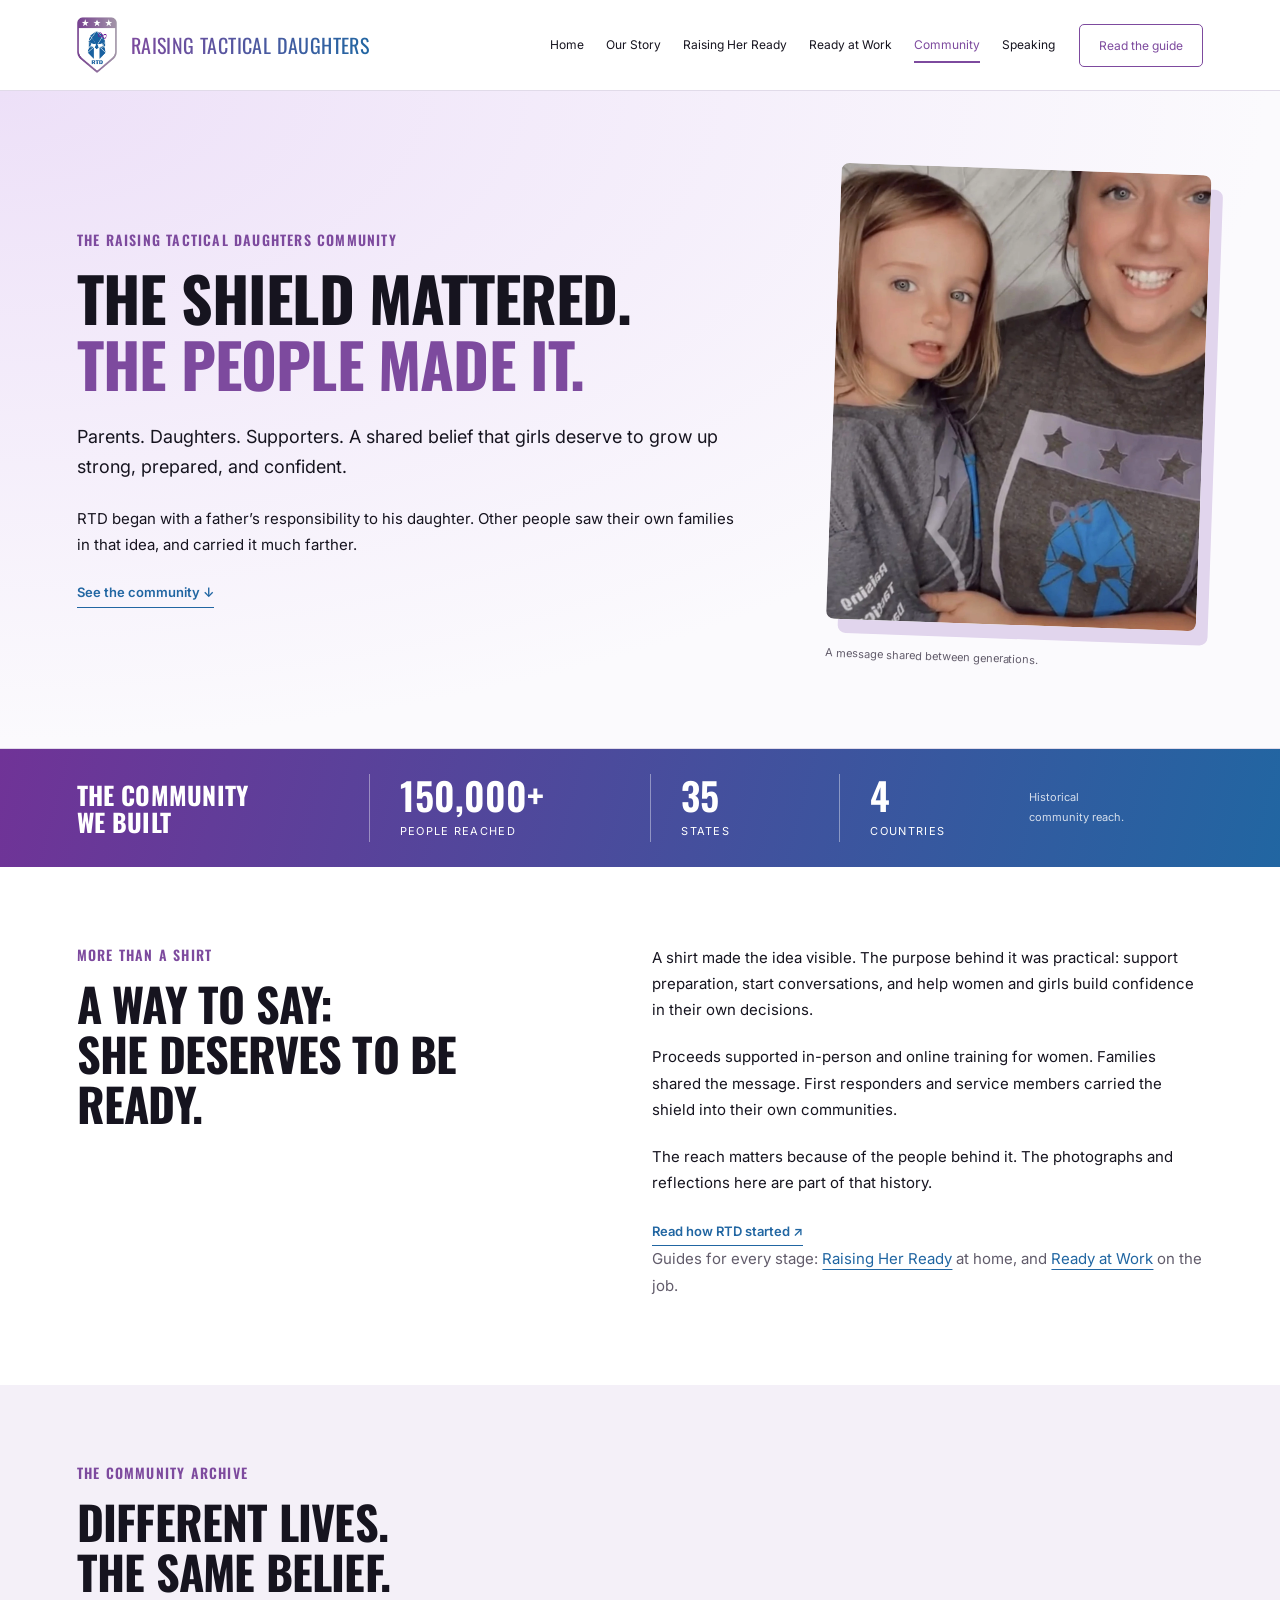
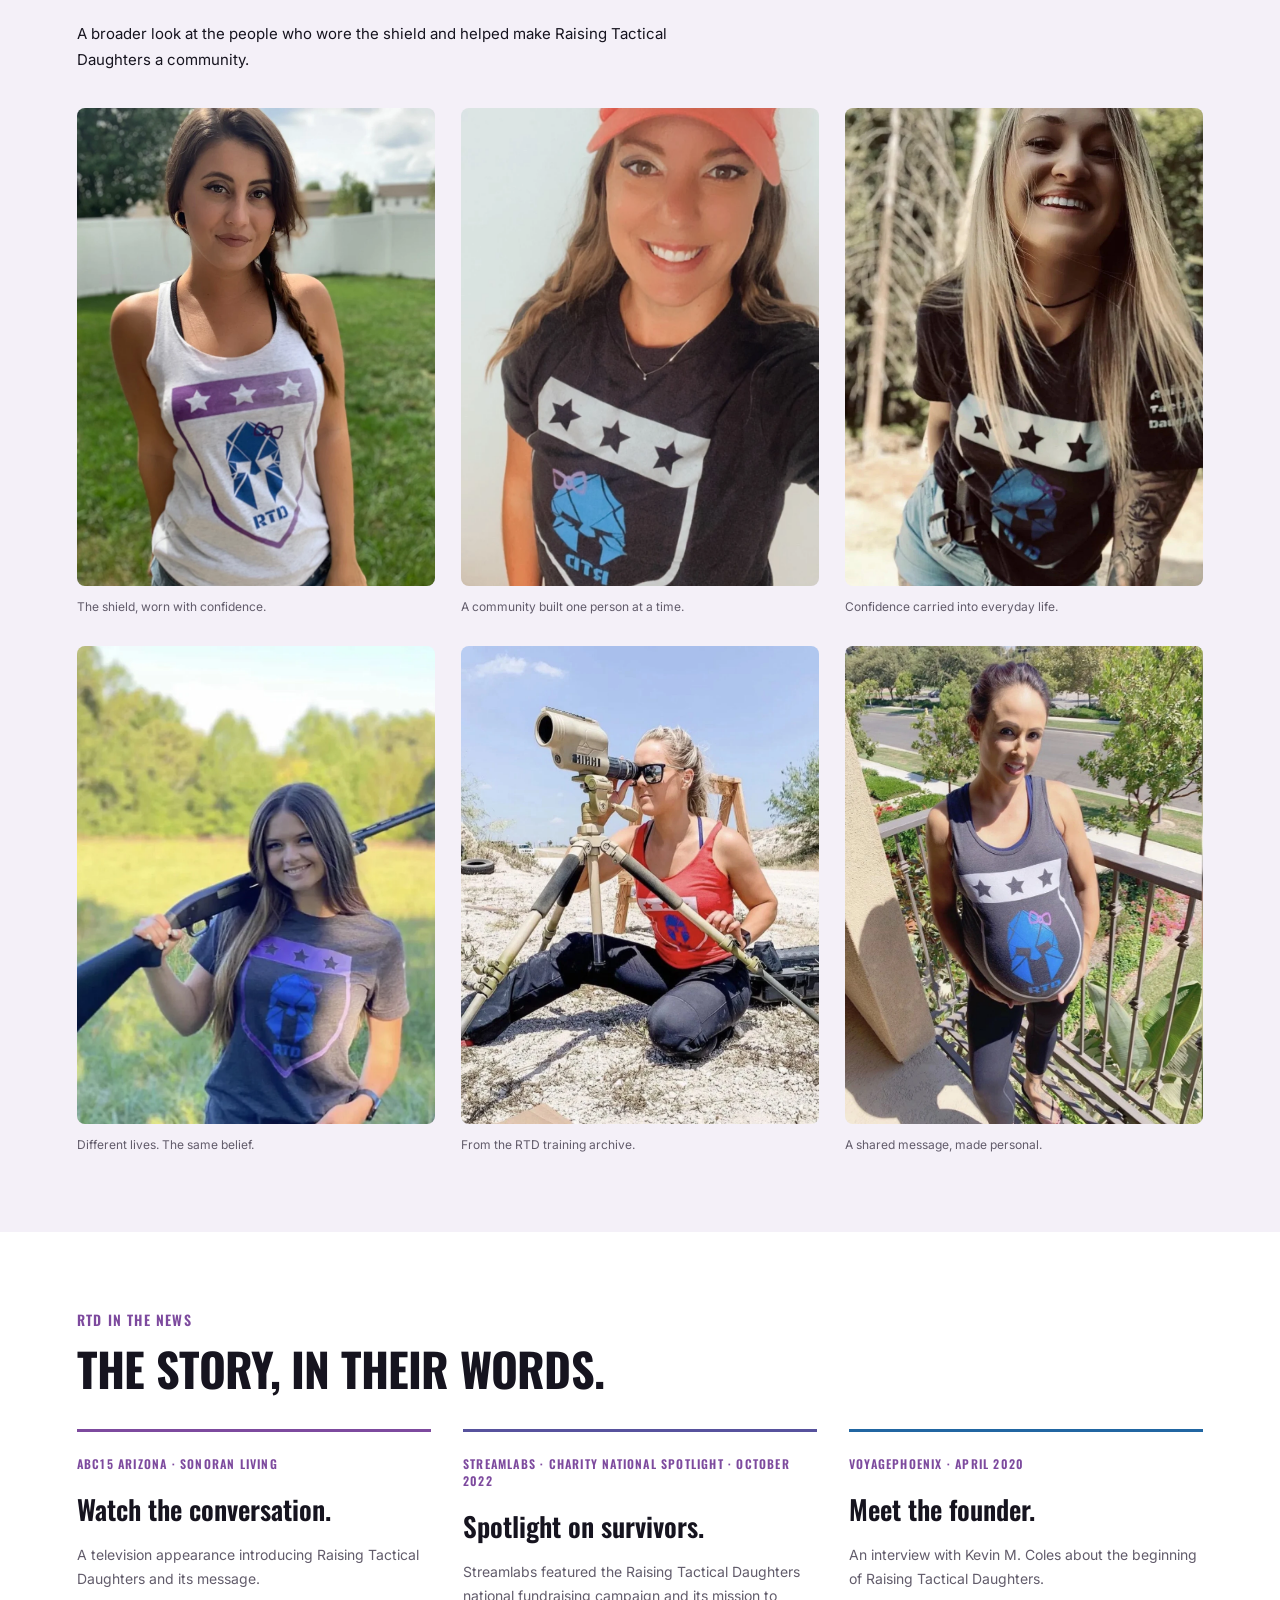
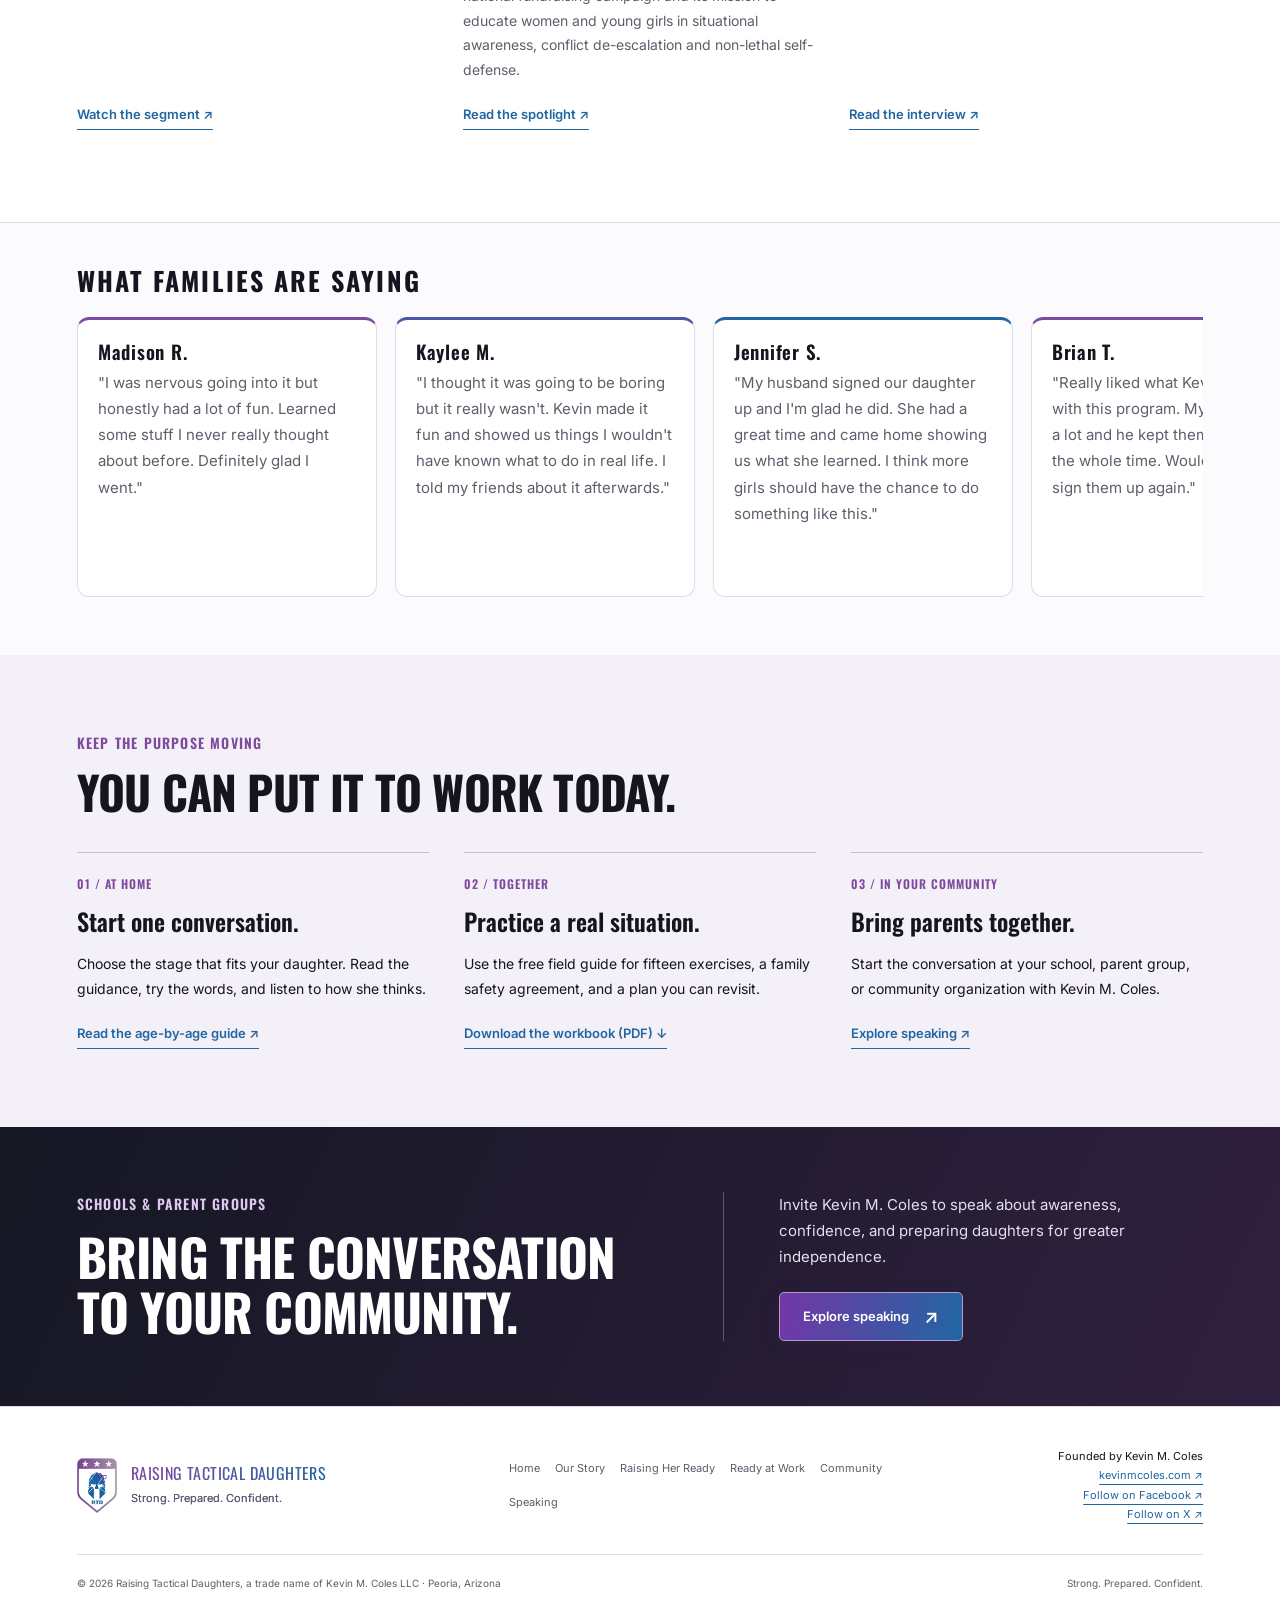
==== commit 949e4581: "Footer: trade name of Kevin M. Coles LLC (community)" ====
--- a/community/index.html
+++ b/community/index.html
@@ -22,4 +22,4 @@
    <p>"My youngest was pretty shy going in. By the end she was asking questions and getting involved. That was probably my favorite part. Would recommend it to other dads."</p>
   </div>
  </div>
-</div></section><section class="section community-next"><div class="wrap"><p class="eyebrow">Keep the purpose moving</p><h2>You can put it to work today.</h2><div class="community-paths"><article><span>01 / AT HOME</span><h3>Start one conversation.</h3><p>Choose the stage that fits your daughter. Read the guidance, try the words, and listen to how she thinks.</p><a class="text-link" href="/raising-her-ready/">Read the age-by-age guide ↗</a></article><article><span>02 / TOGETHER</span><h3>Practice a real situation.</h3><p>Use the free field guide for fifteen exercises, a family safety agreement, and a plan you can revisit.</p><a class="text-link" href="/downloads/raising-her-ready-field-guide.pdf" download="Raising-Her-Ready-Field-Guide.pdf">Download the workbook (PDF) ↓</a></article><article><span>03 / IN YOUR COMMUNITY</span><h3>Bring parents together.</h3><p>Start the conversation at your school, parent group, or community organization with Kevin M. Coles.</p><a class="text-link" href="/speaking/">Explore speaking ↗</a></article></div></div></section><section class="speaking-cta"><div class="wrap cta-grid"><div><p class="eyebrow">Schools &amp; parent groups</p><h2>Bring the conversation <br>to your community.</h2></div><div><p>Invite Kevin M. Coles to speak about awareness, confidence, and preparing daughters for greater independence.</p><a class="button" href="/speaking/">Explore speaking <span aria-hidden="true">↗</span></a></div></div></section></main><footer><div class="wrap footer-grid"><a class="brand" href="/"><img class="" src="/images/rtd-logo.png" alt="Raising Tactical Daughters shield logo" width="600" height="829" loading="eager" decoding="async"><span>Raising Tactical Daughters<small>Strong. Prepared. Confident.</small></span></a><nav aria-label="Footer navigation"><a href="/">Home</a><a href="/our-story/">Our Story</a><a href="/raising-her-ready/">Raising Her Ready</a><a href="/ready-at-work/">Ready at Work</a><a href="/community/" aria-current="page">Community</a><a href="/speaking/">Speaking</a></nav><p>Founded by Kevin M. Coles <br><a href="https://kevinmcoles.com/">kevinmcoles.com ↗</a><br><a href="https://www.facebook.com/raisingtacticaldaughtersofficial" target="_blank" rel="noopener">Follow on Facebook ↗</a><br><a href="https://x.com/RTDaughters" target="_blank" rel="noopener">Follow on X ↗</a></p></div><div class="wrap footer-bottom"><span>© 2026 Raising Tactical Daughters · Peoria, Arizona</span><span>Strong. Prepared. Confident.</span></div></footer></body></html>
+</div></section><section class="section community-next"><div class="wrap"><p class="eyebrow">Keep the purpose moving</p><h2>You can put it to work today.</h2><div class="community-paths"><article><span>01 / AT HOME</span><h3>Start one conversation.</h3><p>Choose the stage that fits your daughter. Read the guidance, try the words, and listen to how she thinks.</p><a class="text-link" href="/raising-her-ready/">Read the age-by-age guide ↗</a></article><article><span>02 / TOGETHER</span><h3>Practice a real situation.</h3><p>Use the free field guide for fifteen exercises, a family safety agreement, and a plan you can revisit.</p><a class="text-link" href="/downloads/raising-her-ready-field-guide.pdf" download="Raising-Her-Ready-Field-Guide.pdf">Download the workbook (PDF) ↓</a></article><article><span>03 / IN YOUR COMMUNITY</span><h3>Bring parents together.</h3><p>Start the conversation at your school, parent group, or community organization with Kevin M. Coles.</p><a class="text-link" href="/speaking/">Explore speaking ↗</a></article></div></div></section><section class="speaking-cta"><div class="wrap cta-grid"><div><p class="eyebrow">Schools &amp; parent groups</p><h2>Bring the conversation <br>to your community.</h2></div><div><p>Invite Kevin M. Coles to speak about awareness, confidence, and preparing daughters for greater independence.</p><a class="button" href="/speaking/">Explore speaking <span aria-hidden="true">↗</span></a></div></div></section></main><footer><div class="wrap footer-grid"><a class="brand" href="/"><img class="" src="/images/rtd-logo.png" alt="Raising Tactical Daughters shield logo" width="600" height="829" loading="eager" decoding="async"><span>Raising Tactical Daughters<small>Strong. Prepared. Confident.</small></span></a><nav aria-label="Footer navigation"><a href="/">Home</a><a href="/our-story/">Our Story</a><a href="/raising-her-ready/">Raising Her Ready</a><a href="/ready-at-work/">Ready at Work</a><a href="/community/" aria-current="page">Community</a><a href="/speaking/">Speaking</a></nav><p>Founded by Kevin M. Coles <br><a href="https://kevinmcoles.com/">kevinmcoles.com ↗</a><br><a href="https://www.facebook.com/raisingtacticaldaughtersofficial" target="_blank" rel="noopener">Follow on Facebook ↗</a><br><a href="https://x.com/RTDaughters" target="_blank" rel="noopener">Follow on X ↗</a></p></div><div class="wrap footer-bottom"><span>© 2026 Raising Tactical Daughters, a trade name of Kevin M. Coles LLC · Peoria, Arizona</span><span>Strong. Prepared. Confident.</span></div></footer></body></html>
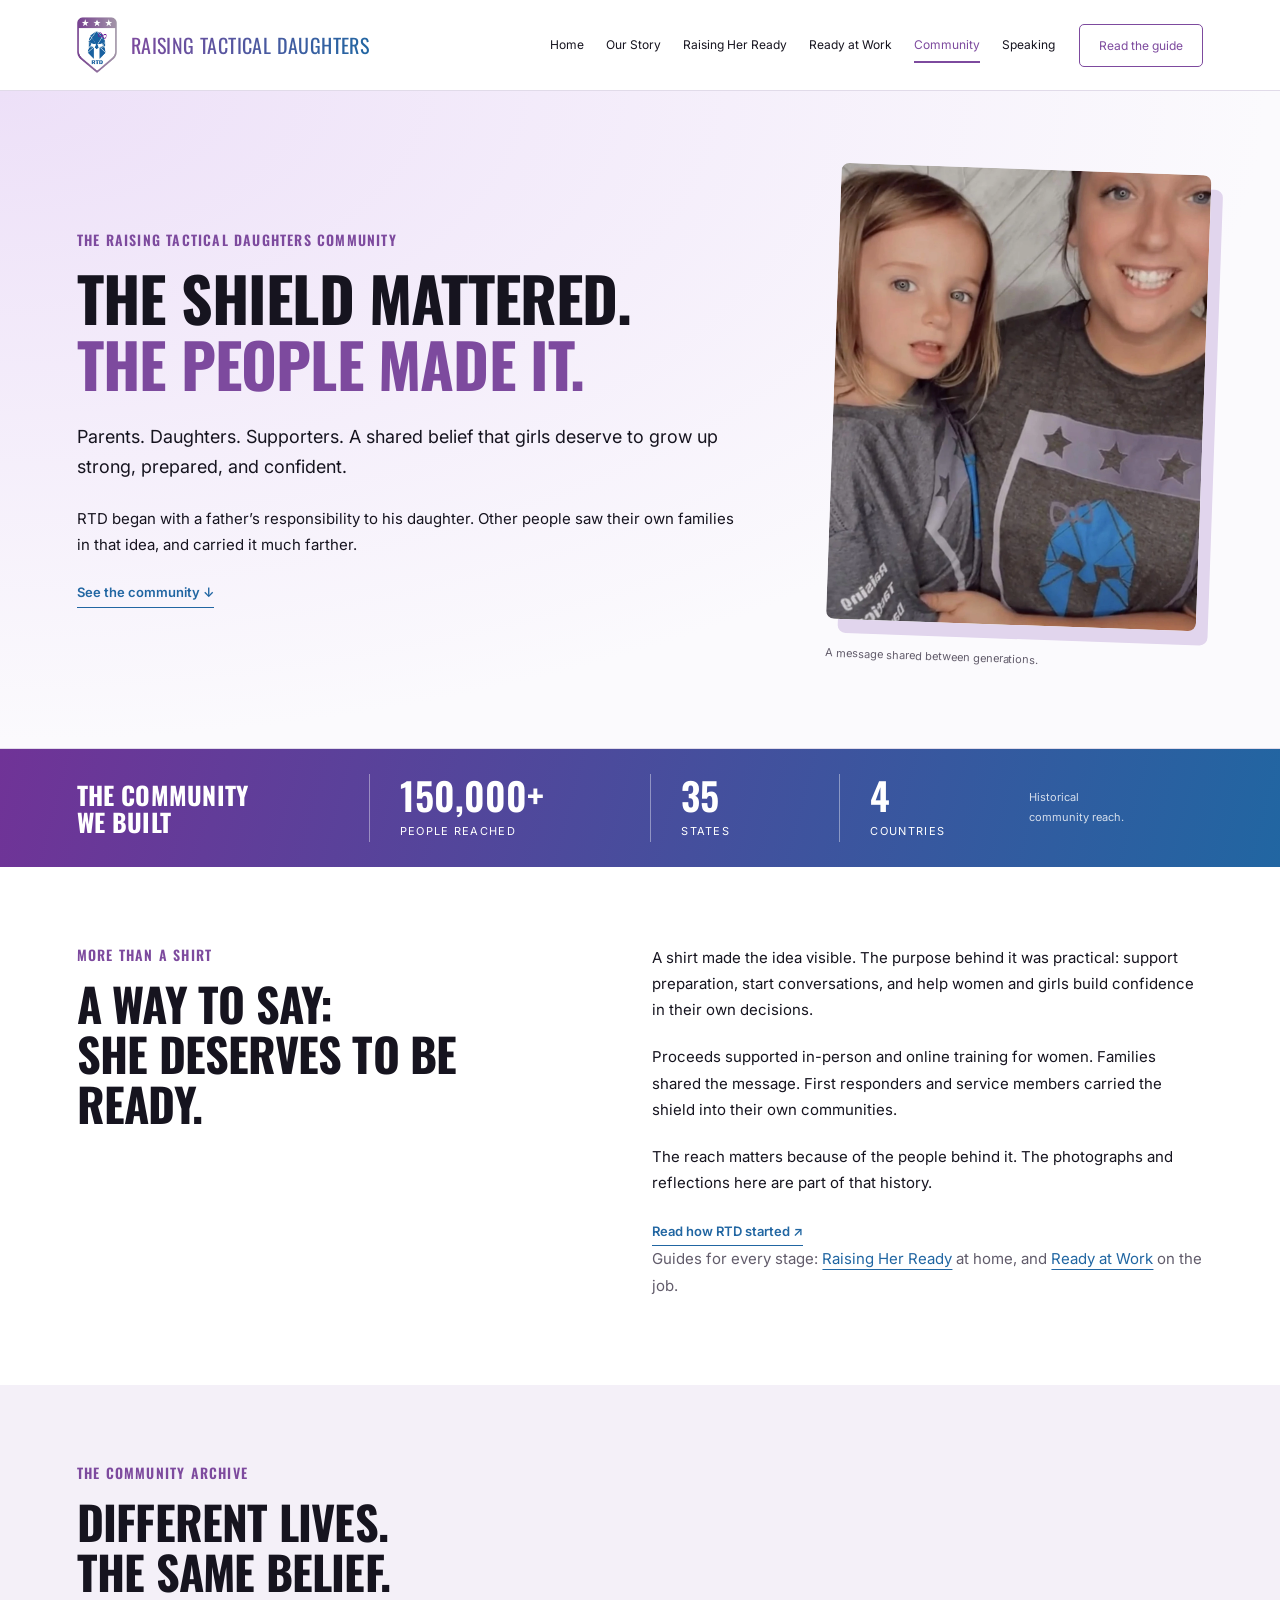
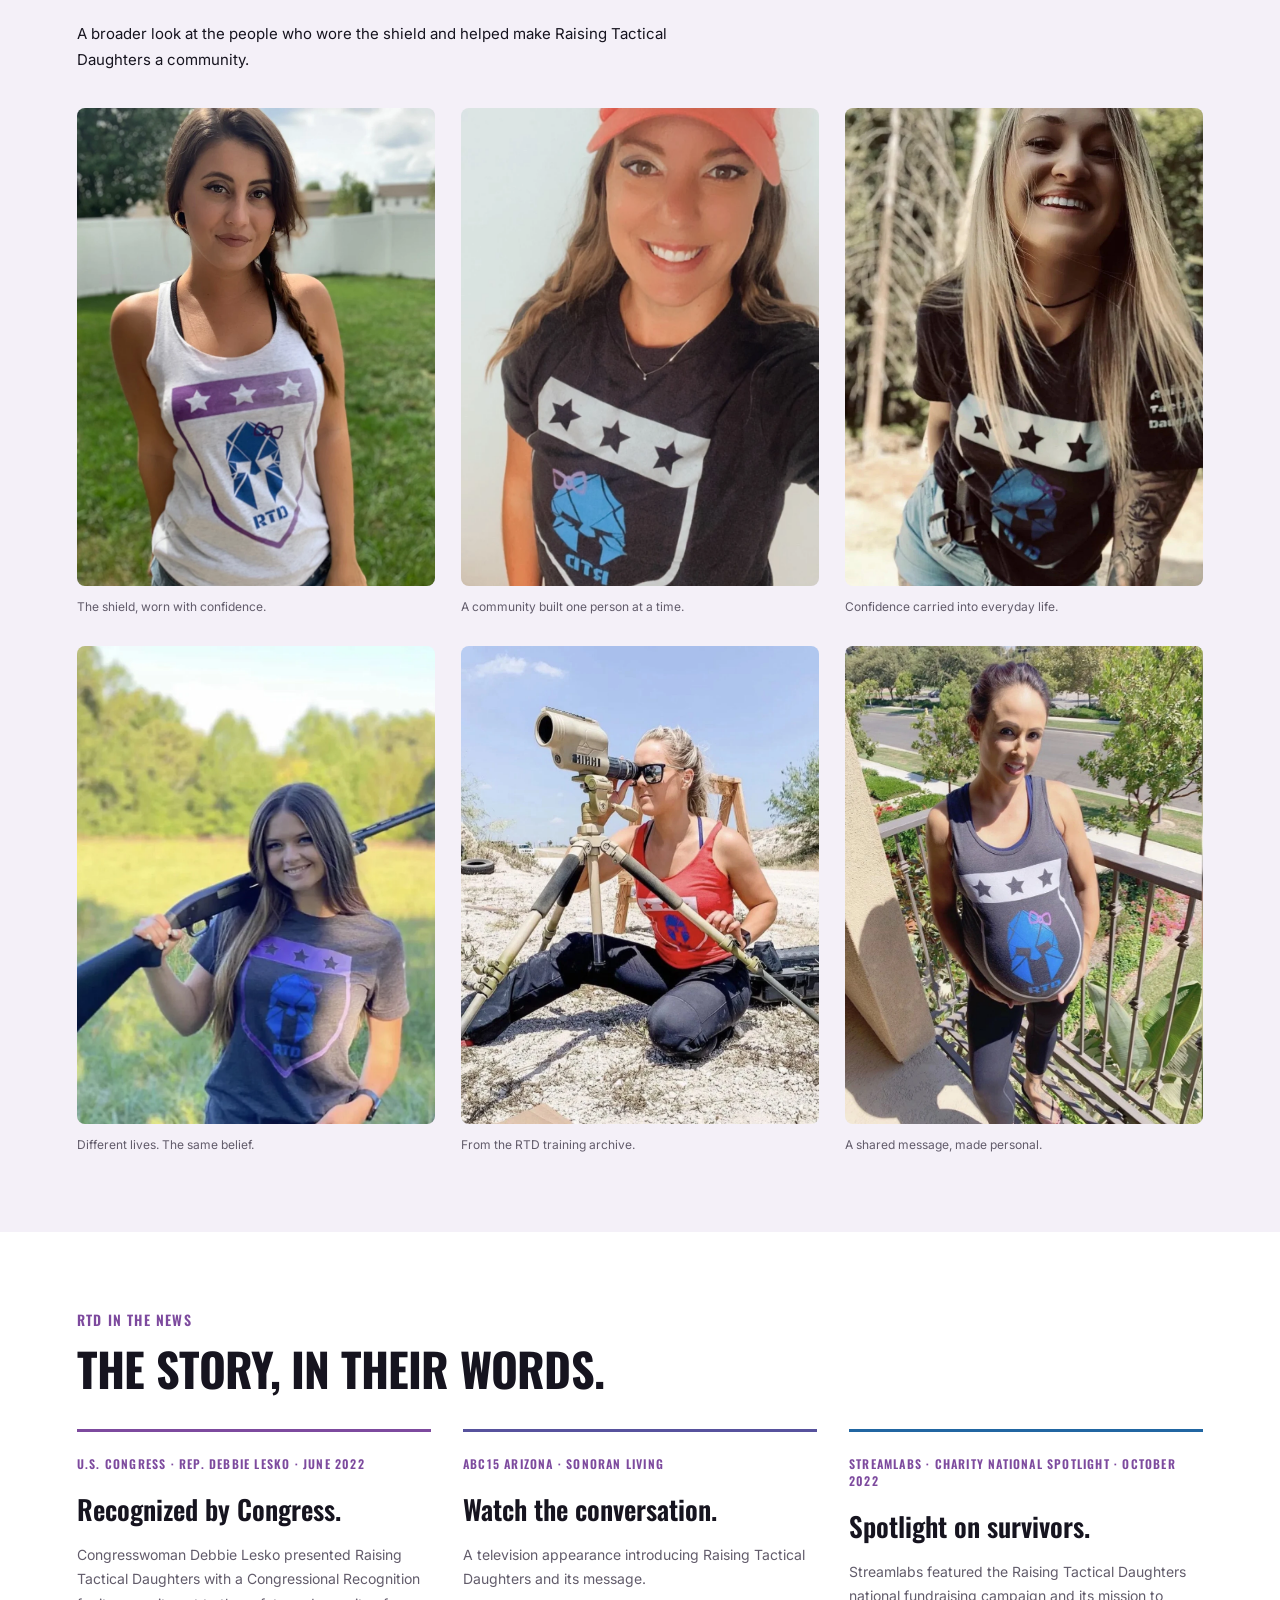
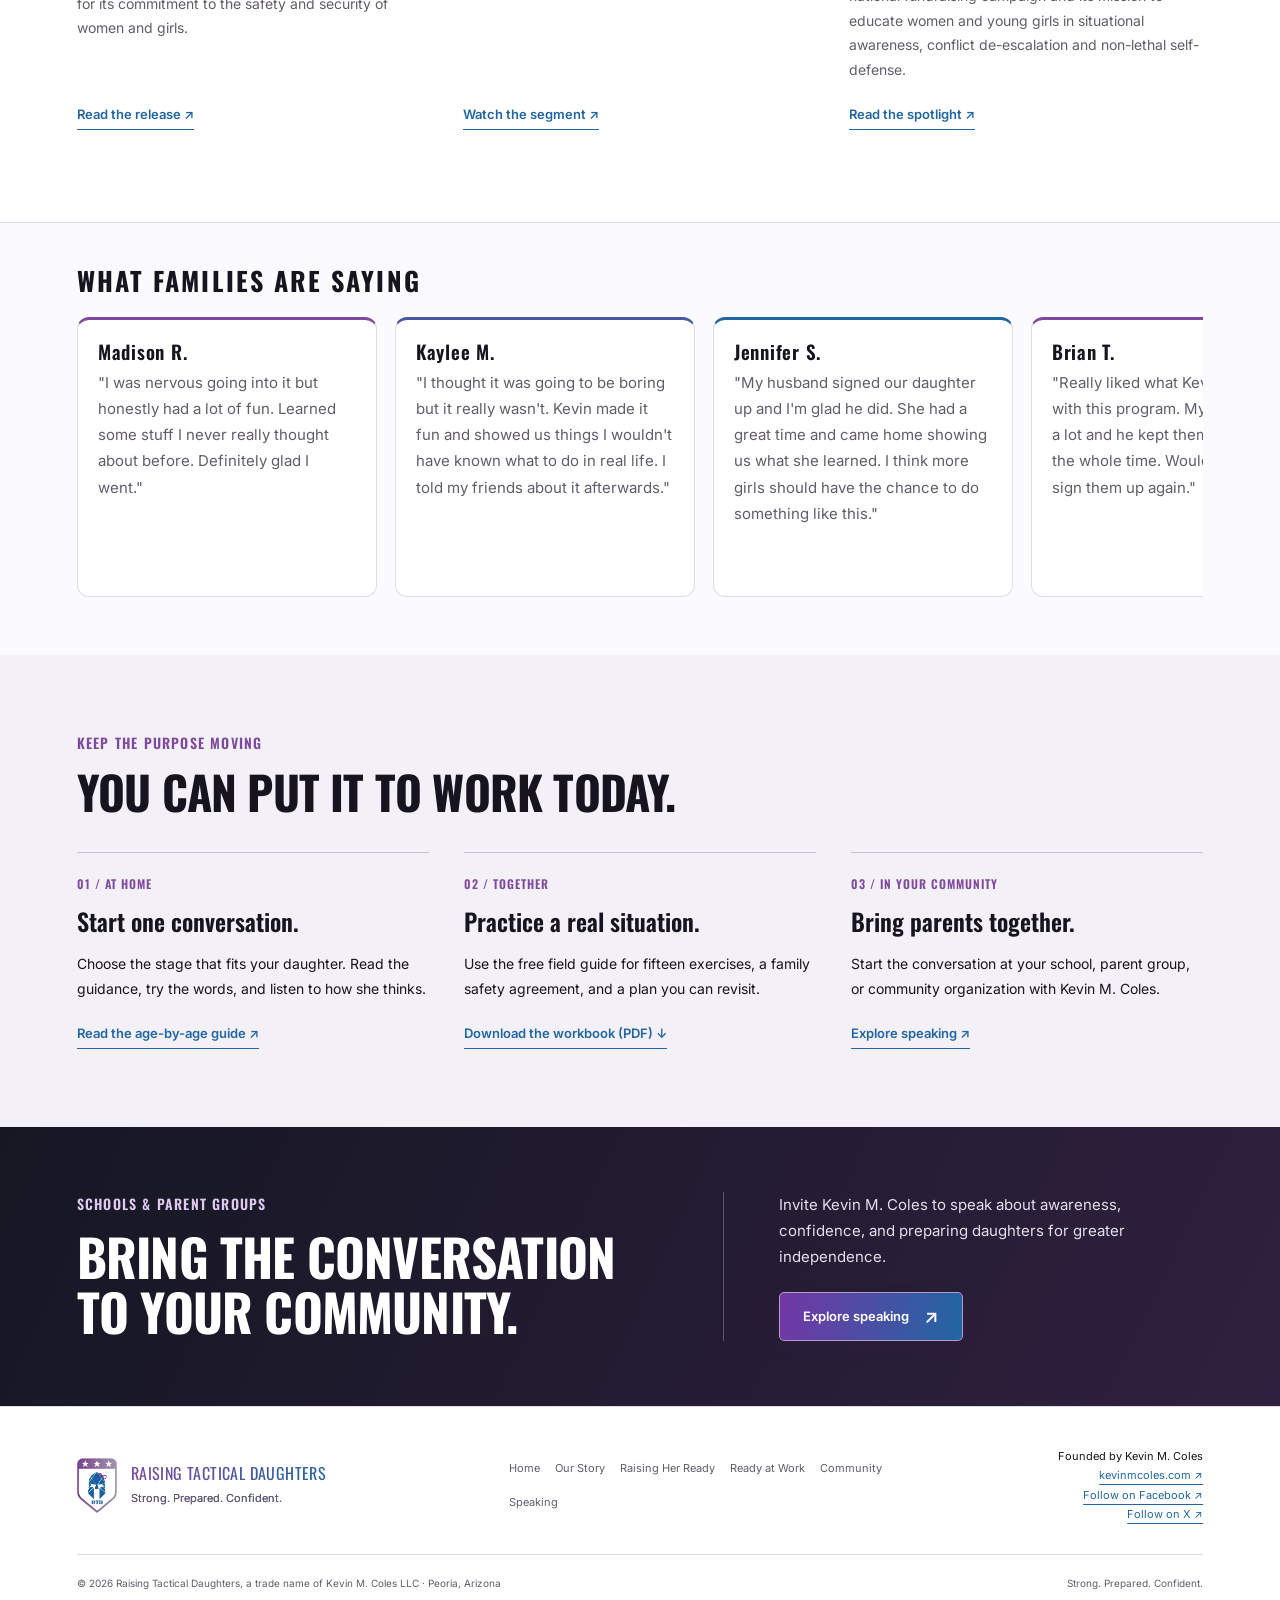
==== commit 65f906d5: "Community: add Congressional Recognition coverage card and award schema" ====
--- a/community/index.html
+++ b/community/index.html
@@ -1,4 +1,4 @@
-<!doctype html><html lang="en"><head><meta charset="utf-8"><meta name="viewport" content="width=device-width,initial-scale=1"><title>The Community | Raising Tactical Daughters</title><meta name="description" content="Original RTD community photographs, historical reach, participant reflections, and media coverage of Raising Tactical Daughters and Kevin M. Coles."><link rel="canonical" href="https://raisingtacticaldaughters.com/community/"><meta property="og:title" content="The Community | Raising Tactical Daughters"><meta property="og:description" content="Original RTD community photographs, historical reach, participant reflections, and media coverage of Raising Tactical Daughters and Kevin M. Coles."><meta property="og:type" content="website"><meta property="og:url" content="https://raisingtacticaldaughters.com/community/"><meta property="og:image" content="https://raisingtacticaldaughters.com/images/rtd-logo.png"><meta property="og:image:width" content="600"><meta property="og:image:height" content="829"><meta name="twitter:card" content="summary"><meta name="theme-color" content="#7d4a9e"><link rel="icon" href="/images/rtd-logo.png"><link rel="preconnect" href="https://fonts.googleapis.com"><link rel="preconnect" href="https://fonts.gstatic.com" crossorigin><link href="https://fonts.googleapis.com/css2?family=Oswald:wght@500;600;700&family=Inter:wght@400;500;600;700&display=swap" rel="stylesheet"><link rel="stylesheet" href="/assets/site.css?v=rtd11"><script type="application/ld+json">{"@context": "https://schema.org", "@graph": [{"@type": "Organization", "@id": "https://raisingtacticaldaughters.com/#organization", "name": "Raising Tactical Daughters", "legalName": "Kevin M. Coles LLC", "alternateName": "RTD", "url": "https://raisingtacticaldaughters.com/", "logo": "https://raisingtacticaldaughters.com/images/rtd-logo.png", "foundingDate": "2019", "founder": {"@id": "https://kevinmcoles.com/#person", "@type": "Person", "name": "Kevin M. Coles", "url": "https://kevinmcoles.com/"}, "sameAs": ["https://www.wikidata.org/wiki/Q141694144", "https://www.facebook.com/raisingtacticaldaughtersofficial", "https://x.com/RTDaughters"]}, {"@type": "WebPage", "@id": "https://raisingtacticaldaughters.com/community/#page", "headline": "The Community | Raising Tactical Daughters", "name": "The Community | Raising Tactical Daughters", "url": "https://raisingtacticaldaughters.com/community/", "description": "Original RTD community photographs, historical reach, participant reflections, and media coverage of Raising Tactical Daughters and Kevin M. Coles.", "publisher": {"@id": "https://raisingtacticaldaughters.com/#organization"}}]}</script></head><body><a class="skip" href="#main">Skip to content</a><header class="site-header"><div class="wrap header-inner"><a class="brand" href="/" aria-label="Raising Tactical Daughters home"><img class="" src="/images/rtd-logo.png" alt="Raising Tactical Daughters shield logo" width="600" height="829" loading="eager" decoding="async"><span>Raising Tactical Daughters</span></a><nav aria-label="Main navigation"><a href="/">Home</a><a href="/our-story/">Our Story</a><a href="/raising-her-ready/">Raising Her Ready</a><a href="/ready-at-work/">Ready at Work</a><a href="/community/" aria-current="page">Community</a><a href="/speaking/">Speaking</a></nav><a class="header-guide" href="/raising-her-ready/">Read the guide</a></div></header><main id="main"><section class="page-hero community-opening"><div class="wrap community-opening-grid"><div><p class="eyebrow">The Raising Tactical Daughters community</p><h1>The shield mattered.<br><span>The people made it.</span></h1><p class="lead">Parents. Daughters. Supporters. A shared belief that girls deserve to grow up strong, prepared, and confident.</p><p>RTD began with a father’s responsibility to his daughter. Other people saw their own families in that idea, and carried it much farther.</p><a class="text-link" href="#community-archive">See the community ↓</a></div><figure><img src="/images/rtd-family-portrait.webp" alt="A mother and daughter wearing RTD shirts" width="1216" height="1500" loading="eager" decoding="async"><figcaption>A message shared between generations.</figcaption></figure></div></section><section class="reach" aria-label="Historical community reach"><div class="wrap reach-inner"><h2>The community <br>we built</h2><div><strong>150,000+</strong><span>People reached</span></div><div><strong>35</strong><span>States</span></div><div><strong>4</strong><span>Countries</span></div><p>Historical <br>community reach.</p></div></section><section class="section community-purpose"><div class="wrap editorial-grid"><div><p class="eyebrow">More than a shirt</p><h2>A way to say:<br>she deserves to be ready.</h2></div><div><p>A shirt made the idea visible. The purpose behind it was practical: support preparation, start conversations, and help women and girls build confidence in their own decisions.</p><p>Proceeds supported in-person and online training for women. Families shared the message. First responders and service members carried the shield into their own communities.</p><p>The reach matters because of the people behind it. The photographs and reflections here are part of that history.</p><a class="text-link" href="/our-story/">Read how RTD started ↗</a><p class="muted">Guides for every stage: <a href="/raising-her-ready/">Raising Her Ready</a> at home, and <a href="/ready-at-work/">Ready at Work</a> on the job.</p></div></div></section><section class="section pale" id="community-archive"><div class="wrap"><p class="eyebrow">The community archive</p><h2>Different lives.<br>The same belief.</h2><p class="archive-intro">A broader look at the people who wore the shield and helped make Raising Tactical Daughters a community.</p><div class="community-gallery"><figure><img src="/images/rtd-white-tank.webp" alt="RTD supporter wearing a white tank with the shield" width="1028" height="1500" loading="eager" decoding="async"><figcaption>The shield, worn with confidence.</figcaption></figure><figure><img src="/images/rtd-red-cap.webp" alt="RTD supporter wearing a red cap and RTD shirt" width="828" height="1472" loading="eager" decoding="async"><figcaption>A community built one person at a time.</figcaption></figure><figure><img src="/images/rtd-community.webp" alt="RTD community member wearing the shield outdoors" width="1392" height="1600" loading="eager" decoding="async"><figcaption>Confidence carried into everyday life.</figcaption></figure><figure><img src="/images/rtd-field.webp" alt="RTD community member in the field" width="1400" height="1219" loading="eager" decoding="async"><figcaption>Different lives. The same belief.</figcaption></figure><figure><img src="/images/rtd-range.webp" alt="RTD community member at the range" width="1400" height="1380" loading="eager" decoding="async"><figcaption>From the RTD training archive.</figcaption></figure><figure><img src="/images/rtd-porch.webp" alt="RTD supporter wearing a gray shield tank on a porch" width="916" height="1243" loading="eager" decoding="async"><figcaption>A shared message, made personal.</figcaption></figure></div></div></section><style>#coverage .coverage-cards{grid-template-columns:none;grid-auto-flow:column;grid-auto-columns:calc((100% - 64px) / 3);overflow-x:auto;scroll-snap-type:x mandatory;padding-bottom:14px;-webkit-overflow-scrolling:touch}#coverage .coverage-cards>a{scroll-snap-align:start}#coverage .coverage-cards>a:nth-child(4){border-color:#57529d}@media(max-width:850px){#coverage .coverage-cards{grid-auto-columns:calc((100% - 23px) / 2)}}@media(max-width:750px){#coverage .coverage-cards{grid-auto-columns:85%}}</style><section class="section" id="coverage"><div class="wrap"><p class="eyebrow">RTD in the news</p><h2>The story, in their words.</h2><div class="coverage-cards"><a href="https://www.youtube.com/watch?v=KTEiOI_kGuA" target="_blank" rel="noopener"><span class="eyebrow">ABC15 Arizona · Sonoran Living</span><h3>Watch the conversation.</h3><p>A television appearance introducing Raising Tactical Daughters and its message.</p><span class="text-link">Watch the segment ↗</span></a><a href="https://streamlabs.com/content-hub/post/charity-spotlight-raising-tactical-daughters" target="_blank" rel="noopener"><span class="eyebrow">Streamlabs · Charity National Spotlight · October 2022</span><h3>Spotlight on survivors.</h3><p>Streamlabs featured the Raising Tactical Daughters national fundraising campaign and its mission to educate women and young girls in situational awareness, conflict de-escalation and non-lethal self-defense.</p><span class="text-link">Read the spotlight ↗</span></a><a href="https://voyagephoenix.com/interview/meet-kevin-coles-raising-tactical-daughters-north-west/" target="_blank" rel="noopener"><span class="eyebrow">VoyagePhoenix · April 2020</span><h3>Meet the founder.</h3><p>An interview with Kevin M. Coles about the beginning of Raising Tactical Daughters.</p><span class="text-link">Read the interview ↗</span></a><a href="https://www.yourvalley.net/stories/meet-your-peoria-business-raising-tactical-daughters,327009" target="_blank" rel="noopener"><span class="eyebrow">Peoria Independent</span><h3>A story that started locally.</h3><p>Coverage of Raising Tactical Daughters in the Arizona community where it began.</p><span class="text-link">Read the coverage ↗</span></a></div></div></section><section class="original-reviews"><div class="wrap">
+<!doctype html><html lang="en"><head><meta charset="utf-8"><meta name="viewport" content="width=device-width,initial-scale=1"><title>The Community | Raising Tactical Daughters</title><meta name="description" content="Original RTD community photographs, historical reach, participant reflections, and media coverage of Raising Tactical Daughters and Kevin M. Coles."><link rel="canonical" href="https://raisingtacticaldaughters.com/community/"><meta property="og:title" content="The Community | Raising Tactical Daughters"><meta property="og:description" content="Original RTD community photographs, historical reach, participant reflections, and media coverage of Raising Tactical Daughters and Kevin M. Coles."><meta property="og:type" content="website"><meta property="og:url" content="https://raisingtacticaldaughters.com/community/"><meta property="og:image" content="https://raisingtacticaldaughters.com/images/rtd-logo.png"><meta property="og:image:width" content="600"><meta property="og:image:height" content="829"><meta name="twitter:card" content="summary"><meta name="theme-color" content="#7d4a9e"><link rel="icon" href="/images/rtd-logo.png"><link rel="preconnect" href="https://fonts.googleapis.com"><link rel="preconnect" href="https://fonts.gstatic.com" crossorigin><link href="https://fonts.googleapis.com/css2?family=Oswald:wght@500;600;700&family=Inter:wght@400;500;600;700&display=swap" rel="stylesheet"><link rel="stylesheet" href="/assets/site.css?v=rtd11"><script type="application/ld+json">{"@context": "https://schema.org", "@graph": [{"@type": "Organization", "@id": "https://raisingtacticaldaughters.com/#organization", "name": "Raising Tactical Daughters", "legalName": "Kevin M. Coles LLC", "alternateName": "RTD", "url": "https://raisingtacticaldaughters.com/", "logo": "https://raisingtacticaldaughters.com/images/rtd-logo.png", "foundingDate": "2019", "award": "Congressional Recognition, U.S. Representative Debbie Lesko (AZ 08), 2022", "founder": {"@id": "https://kevinmcoles.com/#person", "@type": "Person", "name": "Kevin M. Coles", "url": "https://kevinmcoles.com/"}, "sameAs": ["https://www.wikidata.org/wiki/Q141694144", "https://www.facebook.com/raisingtacticaldaughtersofficial", "https://x.com/RTDaughters"], "subjectOf": ["https://canvasrebel.com/meet-kevin-coles/", "https://music.amazon.com/podcasts/e20b67a9-d5dd-4652-803c-814bcf57206b/episodes/2f3d8991-7104-4e42-978c-37baae8542cb/she%27s-so-right-show-raising-tactical-daughters-with-special-guest-kevin-coles"]}, {"@type": "WebPage", "@id": "https://raisingtacticaldaughters.com/community/#page", "headline": "The Community | Raising Tactical Daughters", "name": "The Community | Raising Tactical Daughters", "url": "https://raisingtacticaldaughters.com/community/", "description": "Original RTD community photographs, historical reach, participant reflections, and media coverage of Raising Tactical Daughters and Kevin M. Coles.", "publisher": {"@id": "https://raisingtacticaldaughters.com/#organization"}}]}</script></head><body><a class="skip" href="#main">Skip to content</a><header class="site-header"><div class="wrap header-inner"><a class="brand" href="/" aria-label="Raising Tactical Daughters home"><img class="" src="/images/rtd-logo.png" alt="Raising Tactical Daughters shield logo" width="600" height="829" loading="eager" decoding="async"><span>Raising Tactical Daughters</span></a><nav aria-label="Main navigation"><a href="/">Home</a><a href="/our-story/">Our Story</a><a href="/raising-her-ready/">Raising Her Ready</a><a href="/ready-at-work/">Ready at Work</a><a href="/community/" aria-current="page">Community</a><a href="/speaking/">Speaking</a></nav><a class="header-guide" href="/raising-her-ready/">Read the guide</a></div></header><main id="main"><section class="page-hero community-opening"><div class="wrap community-opening-grid"><div><p class="eyebrow">The Raising Tactical Daughters community</p><h1>The shield mattered.<br><span>The people made it.</span></h1><p class="lead">Parents. Daughters. Supporters. A shared belief that girls deserve to grow up strong, prepared, and confident.</p><p>RTD began with a father’s responsibility to his daughter. Other people saw their own families in that idea, and carried it much farther.</p><a class="text-link" href="#community-archive">See the community ↓</a></div><figure><img src="/images/rtd-family-portrait.webp" alt="A mother and daughter wearing RTD shirts" width="1216" height="1500" loading="eager" decoding="async"><figcaption>A message shared between generations.</figcaption></figure></div></section><section class="reach" aria-label="Historical community reach"><div class="wrap reach-inner"><h2>The community <br>we built</h2><div><strong>150,000+</strong><span>People reached</span></div><div><strong>35</strong><span>States</span></div><div><strong>4</strong><span>Countries</span></div><p>Historical <br>community reach.</p></div></section><section class="section community-purpose"><div class="wrap editorial-grid"><div><p class="eyebrow">More than a shirt</p><h2>A way to say:<br>she deserves to be ready.</h2></div><div><p>A shirt made the idea visible. The purpose behind it was practical: support preparation, start conversations, and help women and girls build confidence in their own decisions.</p><p>Proceeds supported in-person and online training for women. Families shared the message. First responders and service members carried the shield into their own communities.</p><p>The reach matters because of the people behind it. The photographs and reflections here are part of that history.</p><a class="text-link" href="/our-story/">Read how RTD started ↗</a><p class="muted">Guides for every stage: <a href="/raising-her-ready/">Raising Her Ready</a> at home, and <a href="/ready-at-work/">Ready at Work</a> on the job.</p></div></div></section><section class="section pale" id="community-archive"><div class="wrap"><p class="eyebrow">The community archive</p><h2>Different lives.<br>The same belief.</h2><p class="archive-intro">A broader look at the people who wore the shield and helped make Raising Tactical Daughters a community.</p><div class="community-gallery"><figure><img src="/images/rtd-white-tank.webp" alt="RTD supporter wearing a white tank with the shield" width="1028" height="1500" loading="eager" decoding="async"><figcaption>The shield, worn with confidence.</figcaption></figure><figure><img src="/images/rtd-red-cap.webp" alt="RTD supporter wearing a red cap and RTD shirt" width="828" height="1472" loading="eager" decoding="async"><figcaption>A community built one person at a time.</figcaption></figure><figure><img src="/images/rtd-community.webp" alt="RTD community member wearing the shield outdoors" width="1392" height="1600" loading="eager" decoding="async"><figcaption>Confidence carried into everyday life.</figcaption></figure><figure><img src="/images/rtd-field.webp" alt="RTD community member in the field" width="1400" height="1219" loading="eager" decoding="async"><figcaption>Different lives. The same belief.</figcaption></figure><figure><img src="/images/rtd-range.webp" alt="RTD community member at the range" width="1400" height="1380" loading="eager" decoding="async"><figcaption>From the RTD training archive.</figcaption></figure><figure><img src="/images/rtd-porch.webp" alt="RTD supporter wearing a gray shield tank on a porch" width="916" height="1243" loading="eager" decoding="async"><figcaption>A shared message, made personal.</figcaption></figure></div></div></section><style>#coverage .coverage-cards{grid-template-columns:none;grid-auto-flow:column;grid-auto-columns:calc((100% - 64px) / 3);overflow-x:auto;scroll-snap-type:x mandatory;padding-bottom:14px;-webkit-overflow-scrolling:touch}#coverage .coverage-cards>a{scroll-snap-align:start}#coverage .coverage-cards>a:nth-child(4){border-color:#57529d}@media(max-width:850px){#coverage .coverage-cards{grid-auto-columns:calc((100% - 23px) / 2)}}@media(max-width:750px){#coverage .coverage-cards{grid-auto-columns:85%}}</style><section class="section" id="coverage"><div class="wrap"><p class="eyebrow">RTD in the news</p><h2>The story, in their words.</h2><div class="coverage-cards"><a href="https://web.archive.org/web/20230623191426/https://lesko.house.gov/news/documentsingle.aspx?DocumentID=2725" target="_blank" rel="noopener"><span class="eyebrow">U.S. Congress · Rep. Debbie Lesko · June 2022</span><h3>Recognized by Congress.</h3><p>Congresswoman Debbie Lesko presented Raising Tactical Daughters with a Congressional Recognition for its commitment to the safety and security of women and girls.</p><span class="text-link">Read the release ↗</span></a><a href="https://www.youtube.com/watch?v=KTEiOI_kGuA" target="_blank" rel="noopener"><span class="eyebrow">ABC15 Arizona · Sonoran Living</span><h3>Watch the conversation.</h3><p>A television appearance introducing Raising Tactical Daughters and its message.</p><span class="text-link">Watch the segment ↗</span></a><a href="https://streamlabs.com/content-hub/post/charity-spotlight-raising-tactical-daughters" target="_blank" rel="noopener"><span class="eyebrow">Streamlabs · Charity National Spotlight · October 2022</span><h3>Spotlight on survivors.</h3><p>Streamlabs featured the Raising Tactical Daughters national fundraising campaign and its mission to educate women and young girls in situational awareness, conflict de-escalation and non-lethal self-defense.</p><span class="text-link">Read the spotlight ↗</span></a><a href="https://voyagephoenix.com/interview/meet-kevin-coles-raising-tactical-daughters-north-west/" target="_blank" rel="noopener"><span class="eyebrow">VoyagePhoenix · April 2020</span><h3>Meet the founder.</h3><p>An interview with Kevin M. Coles about the beginning of Raising Tactical Daughters.</p><span class="text-link">Read the interview ↗</span></a><a href="https://www.yourvalley.net/stories/meet-your-peoria-business-raising-tactical-daughters,327009" target="_blank" rel="noopener"><span class="eyebrow">Peoria Independent</span><h3>A story that started locally.</h3><p>Coverage of Raising Tactical Daughters in the Arizona community where it began.</p><span class="text-link">Read the coverage ↗</span></a><a href="https://canvasrebel.com/meet-kevin-coles/" target="_blank" rel="noopener"><span class="eyebrow">CanvasRebel · May 2022</span><h3>Why going viral never mattered.</h3><p>CanvasRebel's feature interview on building Raising Tactical Daughters, growing its community, and learning when to slow down before taking on something new.</p><span class="text-link">Read the interview ↗</span></a></div></div></section><section class="original-reviews"><div class="wrap">
  <h2>What Families Are Saying</h2>
  <div class="reviews">
   <div class="card">
